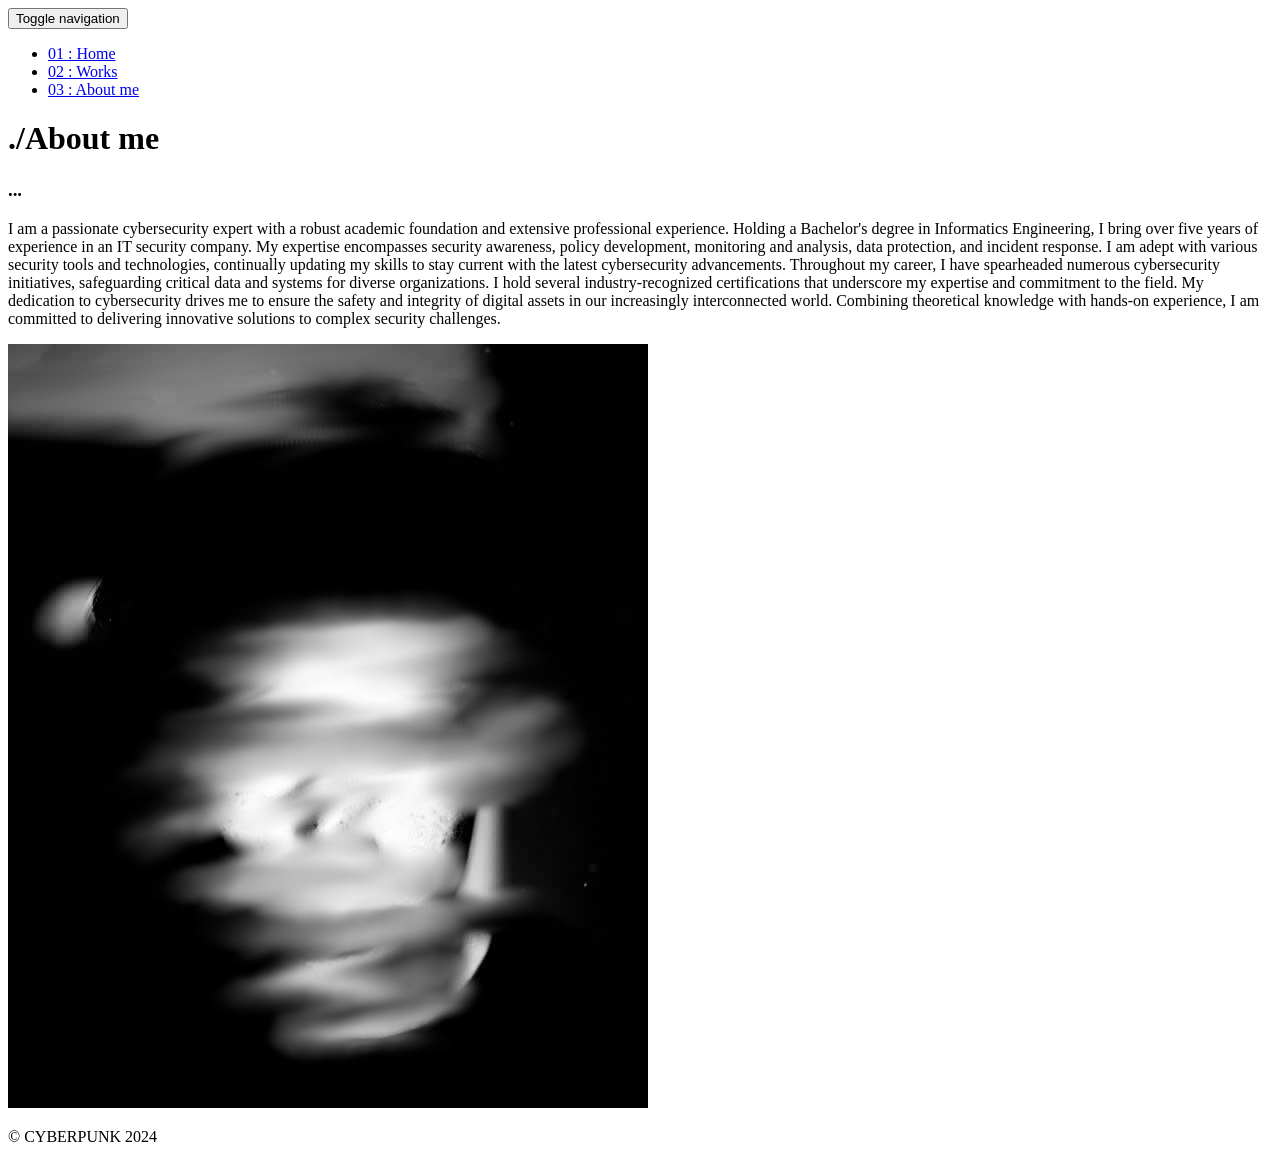
==== about.html @ 7d25b7b8 "Add files via upload" ====
<!DOCTYPE html>
<html lang="en">

<head>
  <meta charset="UTF-8">
  <meta content="IE=edge" http-equiv="X-UA-Compatible">
  <meta content="width=device-width,initial-scale=1" name="viewport">
  <meta content="description" name="description">
  <meta name="google" content="notranslate" />
  <meta content="Mashup templates have been developped by Orson.io team" name="author">

  <!-- Disable tap highlight on IE -->
  <meta name="msapplication-tap-highlight" content="no">
  
  <link rel="apple-touch-icon" sizes="180x180" href="./assets/apple-icon-180x180.png">
  <link href="./assets/favicon.ico" rel="icon">

  <title>About</title>  

<link href="./main.3f6952e4.css" rel="stylesheet"></head>

<body class="">
<div id="site-border-left"></div>
<div id="site-border-right"></div>
<div id="site-border-top"></div>
<div id="site-border-bottom"></div>
 <!-- Add your content of header -->
<header>
  <nav class="navbar  navbar-fixed-top navbar-default">
    <div class="container">
        <button type="button" class="navbar-toggle collapsed" data-toggle="collapse" data-target="#navbar-collapse" aria-expanded="false">
          <span class="sr-only">Toggle navigation</span>
          <span class="icon-bar"></span>
          <span class="icon-bar"></span>
          <span class="icon-bar"></span>
        </button>

      <div class="collapse navbar-collapse" id="navbar-collapse">
        <ul class="nav navbar-nav ">
          <li><a href="./index.html" title="">01 : Home</a></li>
          <li><a href="./works.html" title="">02 : Works</a></li>
          <li><a href="./about.html" title="">03 : About me</a></li>
        </ul>


      </div> 
    </div>
  </nav>
</header>

<div class="section-container">
    <div class="container">
      <div class="row">
        <div class="col-xs-12">
          <div class="section-container-spacer text-center">
            <h1 class="h2">./About me</h1>
          </div>
          
          <div class="row">
            <div class="col-md-10 col-md-offset-1">
              <div class="row">
                <div class="col-xs-12 col-md-6">
                  <h3>...</h3>
                  <p>I am a passionate cybersecurity expert with a robust academic foundation and extensive professional experience.
                    Holding a Bachelor's degree in Informatics Engineering, I bring over five years of experience in an IT security company.
                    My expertise encompasses security awareness, policy development, monitoring and analysis, data protection, and incident response.
                    I am adept with various security tools and technologies, continually updating my skills to stay current with the latest cybersecurity advancements.

                    Throughout my career, I have spearheaded numerous cybersecurity initiatives, safeguarding critical data and systems for diverse organizations.
                    I hold several industry-recognized certifications that underscore my expertise and commitment to the field.
                    My dedication to cybersecurity drives me to ensure the safety and integrity of digital assets in our increasingly interconnected world.
                    Combining theoretical knowledge with hands-on experience, I am committed to delivering innovative solutions to complex security challenges.</p>
                </div>
                <div class="col-xs-12 col-md-6">
                  <img src="./assets/images/profil2.jpg" class="img-responsive" alt="">
                </div>
              </div>
            </div>
          </div>
          
          
       </div>
      </div>
    </div>
  </div>


<footer class="footer-container text-center">
  <div class="container">
    <div class="row">
      <div class="col-xs-12">
        <p>© CYBERPUNK 2024
      </div>
    </div>
  </div>
</footer>

<script>
  document.addEventListener("DOMContentLoaded", function (event) {
     navActivePage();
  });
</script>
<script type="text/javascript" src="./main.70a66962.js"></script></body>

</html>
---- main.3f6952e4.css ----
@import url(https://fonts.googleapis.com/css?family=Roboto:900|Roboto+Mono:300,400,700);@import url(https://maxcdn.bootstrapcdn.com/font-awesome/4.7.0/css/font-awesome.min.css);/*!
 * Bootstrap v3.3.7 (http://getbootstrap.com)
 * Copyright 2011-2016 Twitter, Inc.
 * Licensed under MIT (https://github.com/twbs/bootstrap/blob/master/LICENSE)
 */
/*! normalize.css v3.0.3 | MIT License | github.com/necolas/normalize.css */html{font-family:sans-serif;-ms-text-size-adjust:100%;-webkit-text-size-adjust:100%}body{margin:0}article,aside,details,figcaption,figure,footer,header,hgroup,main,menu,nav,section,summary{display:block}audio,canvas,progress,video{display:inline-block;vertical-align:baseline}audio:not([controls]){display:none;height:0}[hidden],template{display:none}a{background-color:transparent}a:active,a:hover{outline:0}abbr[title]{border-bottom:1px dotted}b,strong{font-weight:700}dfn{font-style:italic}h1{font-size:2em;margin:.67em 0}mark{background:#ff0;color:#000}small{font-size:80%}sub,sup{font-size:75%;line-height:0;position:relative;vertical-align:baseline}sup{top:-.5em}sub{bottom:-.25em}img{border:0}svg:not(:root){overflow:hidden}figure{margin:1em 40px}hr{box-sizing:content-box;height:0}pre{overflow:auto}code,kbd,pre,samp{font-family:monospace,monospace;font-size:1em}button,input,optgroup,select,textarea{color:inherit;font:inherit;margin:0}button{overflow:visible}button,select{text-transform:none}button,html input[type=button],input[type=reset],input[type=submit]{-webkit-appearance:button;cursor:pointer}button[disabled],html input[disabled]{cursor:default}button::-moz-focus-inner,input::-moz-focus-inner{border:0;padding:0}input{line-height:normal}input[type=checkbox],input[type=radio]{box-sizing:border-box;padding:0}input[type=number]::-webkit-inner-spin-button,input[type=number]::-webkit-outer-spin-button{height:auto}input[type=search]{-webkit-appearance:textfield;box-sizing:content-box}input[type=search]::-webkit-search-cancel-button,input[type=search]::-webkit-search-decoration{-webkit-appearance:none}fieldset{border:1px solid silver;margin:0 2px;padding:.35em .625em .75em}textarea{overflow:auto}optgroup{font-weight:700}table{border-collapse:collapse;border-spacing:0}td,th{padding:0}

/*! Source: https://github.com/h5bp/html5-boilerplate/blob/master/src/css/main.css */@media print{*,:after,:before{background:transparent!important;color:#000!important;box-shadow:none!important;text-shadow:none!important}a,a:visited{text-decoration:underline}a[href]:after{content:" (" attr(href) ")"}abbr[title]:after{content:" (" attr(title) ")"}a[href^="#"]:after,a[href^="javascript:"]:after{content:""}blockquote,pre{border:1px solid #999;page-break-inside:avoid}thead{display:table-header-group}img,tr{page-break-inside:avoid}img{max-width:100%!important}h2,h3,p{orphans:3;widows:3}h2,h3{page-break-after:avoid}.navbar{display:none}.btn>.caret,.dropup>.btn>.caret{border-top-color:#000!important}.label{border:1px solid #000}.table{border-collapse:collapse!important}.table td,.table th{background-color:#fff!important}.table-bordered td,.table-bordered th{border:1px solid #ddd!important}}*,:after,:before{-webkit-box-sizing:border-box;-moz-box-sizing:border-box;box-sizing:border-box}html{font-size:10px;-webkit-tap-highlight-color:transparent}body{font-family:Roboto Mono,Helvetica,Arial,sans-serif;font-size:11px;line-height:1.78;color:#000;background-color:#fff}button,input,select,textarea{font-family:inherit;font-size:inherit;line-height:inherit}a{color:#001aff;text-decoration:none}a:focus,a:hover{color:#0012b3;text-decoration:underline}a:focus{outline:5px auto -webkit-focus-ring-color;outline-offset:-2px}figure{margin:0}img{vertical-align:middle}.img-responsive{display:block;max-width:100%;height:auto}.img-rounded{border-radius:0}.img-thumbnail{padding:4px;line-height:1.78;background-color:#fff;border:1px solid #ddd;border-radius:0;-webkit-transition:all .2s ease-in-out;-o-transition:all .2s ease-in-out;transition:all .2s ease-in-out;display:inline-block;max-width:100%;height:auto}.img-circle{border-radius:50%}hr{margin-top:19px;margin-bottom:19px;border:0;border-top:1px solid #eee}.sr-only{position:absolute;width:1px;height:1px;margin:-1px;padding:0;overflow:hidden;clip:rect(0,0,0,0);border:0}.sr-only-focusable:active,.sr-only-focusable:focus{position:static;width:auto;height:auto;margin:0;overflow:visible;clip:auto}[role=button]{cursor:pointer}.h1,.h2,.h3,.h4,.h5,.h6,h1,h2,h3,h4,h5,h6{font-family:Roboto Mono,Helvetica,Arial,sans-serif;font-weight:700;line-height:1.1;color:#000}.h1 .small,.h1 small,.h2 .small,.h2 small,.h3 .small,.h3 small,.h4 .small,.h4 small,.h5 .small,.h5 small,.h6 .small,.h6 small,h1 .small,h1 small,h2 .small,h2 small,h3 .small,h3 small,h4 .small,h4 small,h5 .small,h5 small,h6 .small,h6 small{font-weight:400;line-height:1;color:#777}.h1,.h2,.h3,h1,h2,h3{margin-top:19px;margin-bottom:9.5px}.h1 .small,.h1 small,.h2 .small,.h2 small,.h3 .small,.h3 small,h1 .small,h1 small,h2 .small,h2 small,h3 .small,h3 small{font-size:65%}.h4,.h5,.h6,h4,h5,h6{margin-top:9.5px;margin-bottom:9.5px}.h4 .small,.h4 small,.h5 .small,.h5 small,.h6 .small,.h6 small,h4 .small,h4 small,h5 .small,h5 small,h6 .small,h6 small{font-size:75%}.h1,h1{font-size:70px}.h2,h2{font-size:30px}.h3,h3{font-size:20px}.h4,.h5,h4,h5{font-size:11px}.h6,h6{font-size:10px}p{margin:0 0 9.5px}.lead{margin-bottom:19px;font-size:12px;font-weight:300;line-height:1.4}@media (min-width:768px){.lead{font-size:16.5px}}.small,small{font-size:90%}.mark,mark{background-color:#fcf8e3;padding:.2em}.text-left{text-align:left}.text-right{text-align:right}.text-center{text-align:center}.text-justify{text-align:justify}.text-nowrap{white-space:nowrap}.text-lowercase{text-transform:lowercase}.initialism,.text-uppercase{text-transform:uppercase}.text-capitalize{text-transform:capitalize}.text-muted{color:#777}.text-primary{color:#001aff}a.text-primary:focus,a.text-primary:hover{color:#0015cc}.text-success{color:#fff}a.text-success:focus,a.text-success:hover{color:#e6e6e6}.text-info{color:#31708f}a.text-info:focus,a.text-info:hover{color:#245269}.text-warning{color:#8a6d3b}a.text-warning:focus,a.text-warning:hover{color:#66512c}.text-danger{color:#fff}a.text-danger:focus,a.text-danger:hover{color:#e6e6e6}.bg-primary{color:#fff;background-color:#001aff}a.bg-primary:focus,a.bg-primary:hover{background-color:#0015cc}.bg-success,a.bg-success:focus,a.bg-success:hover{background-color:#000}.bg-info{background-color:#d9edf7}a.bg-info:focus,a.bg-info:hover{background-color:#afd9ee}.bg-warning{background-color:#fcf8e3}a.bg-warning:focus,a.bg-warning:hover{background-color:#f7ecb5}.bg-danger{background-color:red}a.bg-danger:focus,a.bg-danger:hover{background-color:#c00}.page-header{padding-bottom:8.5px;margin:38px 0 19px;border-bottom:1px solid #eee}ol,ul{margin-top:0;margin-bottom:9.5px}ol ol,ol ul,ul ol,ul ul{margin-bottom:0}.list-inline,.list-unstyled{padding-left:0;list-style:none}.list-inline{margin-left:-5px}.list-inline>li{display:inline-block;padding-left:5px;padding-right:5px}dl{margin-top:0;margin-bottom:19px}dd,dt{line-height:1.78}dt{font-weight:700}dd{margin-left:0}.dl-horizontal dd:after,.dl-horizontal dd:before{content:" ";display:table}.dl-horizontal dd:after{clear:both}@media (min-width:768px){.dl-horizontal dt{float:left;width:160px;clear:left;text-align:right;overflow:hidden;text-overflow:ellipsis;white-space:nowrap}.dl-horizontal dd{margin-left:180px}}abbr[data-original-title],abbr[title]{cursor:help;border-bottom:1px dotted #777}.initialism{font-size:90%}blockquote{padding:9.5px 19px;margin:0 0 19px;font-size:13.75px;border-left:5px solid #eee}blockquote ol:last-child,blockquote p:last-child,blockquote ul:last-child{margin-bottom:0}blockquote .small,blockquote footer,blockquote small{display:block;font-size:80%;line-height:1.78;color:#777}blockquote .small:before,blockquote footer:before,blockquote small:before{content:"\2014   \A0"}.blockquote-reverse,blockquote.pull-right{padding-right:15px;padding-left:0;border-right:5px solid #eee;border-left:0;text-align:right}.blockquote-reverse .small:before,.blockquote-reverse footer:before,.blockquote-reverse small:before,blockquote.pull-right .small:before,blockquote.pull-right footer:before,blockquote.pull-right small:before{content:""}.blockquote-reverse .small:after,.blockquote-reverse footer:after,.blockquote-reverse small:after,blockquote.pull-right .small:after,blockquote.pull-right footer:after,blockquote.pull-right small:after{content:"\A0   \2014"}address{margin-bottom:19px;font-style:normal;line-height:1.78}code,kbd,pre,samp{font-family:Menlo,Monaco,Consolas,Courier New,monospace}code{color:#c7254e;background-color:#f9f2f4}code,kbd{padding:2px 4px;font-size:90%;border-radius:0}kbd{color:#fff;background-color:#333;box-shadow:inset 0 -1px 0 rgba(0,0,0,.25)}kbd kbd{padding:0;font-size:100%;font-weight:700;box-shadow:none}pre{display:block;padding:9px;margin:0 0 9.5px;font-size:10px;line-height:1.78;word-break:break-all;word-wrap:break-word;color:#333;background-color:#f5f5f5;border:1px solid #ccc;border-radius:0}pre code{padding:0;font-size:inherit;color:inherit;white-space:pre-wrap;background-color:transparent;border-radius:0}.pre-scrollable{max-height:340px;overflow-y:scroll}.container{margin-right:auto;margin-left:auto;padding-left:15px;padding-right:15px}.container:after,.container:before{content:" ";display:table}.container:after{clear:both}@media (min-width:768px){.container{width:750px}}@media (min-width:992px){.container{width:970px}}@media (min-width:1200px){.container{width:1170px}}.container-fluid{margin-right:auto;margin-left:auto;padding-left:15px;padding-right:15px}.container-fluid:after,.container-fluid:before{content:" ";display:table}.container-fluid:after{clear:both}.row{margin-left:-15px;margin-right:-15px}.row:after,.row:before{content:" ";display:table}.row:after{clear:both}.col-lg-1,.col-lg-2,.col-lg-3,.col-lg-4,.col-lg-5,.col-lg-6,.col-lg-7,.col-lg-8,.col-lg-9,.col-lg-10,.col-lg-11,.col-lg-12,.col-md-1,.col-md-2,.col-md-3,.col-md-4,.col-md-5,.col-md-6,.col-md-7,.col-md-8,.col-md-9,.col-md-10,.col-md-11,.col-md-12,.col-sm-1,.col-sm-2,.col-sm-3,.col-sm-4,.col-sm-5,.col-sm-6,.col-sm-7,.col-sm-8,.col-sm-9,.col-sm-10,.col-sm-11,.col-sm-12,.col-xs-1,.col-xs-2,.col-xs-3,.col-xs-4,.col-xs-5,.col-xs-6,.col-xs-7,.col-xs-8,.col-xs-9,.col-xs-10,.col-xs-11,.col-xs-12{position:relative;min-height:1px;padding-left:15px;padding-right:15px}.col-xs-1,.col-xs-2,.col-xs-3,.col-xs-4,.col-xs-5,.col-xs-6,.col-xs-7,.col-xs-8,.col-xs-9,.col-xs-10,.col-xs-11,.col-xs-12{float:left}.col-xs-1{width:8.33333%}.col-xs-2{width:16.66667%}.col-xs-3{width:25%}.col-xs-4{width:33.33333%}.col-xs-5{width:41.66667%}.col-xs-6{width:50%}.col-xs-7{width:58.33333%}.col-xs-8{width:66.66667%}.col-xs-9{width:75%}.col-xs-10{width:83.33333%}.col-xs-11{width:91.66667%}.col-xs-12{width:100%}.col-xs-pull-0{right:auto}.col-xs-pull-1{right:8.33333%}.col-xs-pull-2{right:16.66667%}.col-xs-pull-3{right:25%}.col-xs-pull-4{right:33.33333%}.col-xs-pull-5{right:41.66667%}.col-xs-pull-6{right:50%}.col-xs-pull-7{right:58.33333%}.col-xs-pull-8{right:66.66667%}.col-xs-pull-9{right:75%}.col-xs-pull-10{right:83.33333%}.col-xs-pull-11{right:91.66667%}.col-xs-pull-12{right:100%}.col-xs-push-0{left:auto}.col-xs-push-1{left:8.33333%}.col-xs-push-2{left:16.66667%}.col-xs-push-3{left:25%}.col-xs-push-4{left:33.33333%}.col-xs-push-5{left:41.66667%}.col-xs-push-6{left:50%}.col-xs-push-7{left:58.33333%}.col-xs-push-8{left:66.66667%}.col-xs-push-9{left:75%}.col-xs-push-10{left:83.33333%}.col-xs-push-11{left:91.66667%}.col-xs-push-12{left:100%}.col-xs-offset-0{margin-left:0}.col-xs-offset-1{margin-left:8.33333%}.col-xs-offset-2{margin-left:16.66667%}.col-xs-offset-3{margin-left:25%}.col-xs-offset-4{margin-left:33.33333%}.col-xs-offset-5{margin-left:41.66667%}.col-xs-offset-6{margin-left:50%}.col-xs-offset-7{margin-left:58.33333%}.col-xs-offset-8{margin-left:66.66667%}.col-xs-offset-9{margin-left:75%}.col-xs-offset-10{margin-left:83.33333%}.col-xs-offset-11{margin-left:91.66667%}.col-xs-offset-12{margin-left:100%}@media (min-width:768px){.col-sm-1,.col-sm-2,.col-sm-3,.col-sm-4,.col-sm-5,.col-sm-6,.col-sm-7,.col-sm-8,.col-sm-9,.col-sm-10,.col-sm-11,.col-sm-12{float:left}.col-sm-1{width:8.33333%}.col-sm-2{width:16.66667%}.col-sm-3{width:25%}.col-sm-4{width:33.33333%}.col-sm-5{width:41.66667%}.col-sm-6{width:50%}.col-sm-7{width:58.33333%}.col-sm-8{width:66.66667%}.col-sm-9{width:75%}.col-sm-10{width:83.33333%}.col-sm-11{width:91.66667%}.col-sm-12{width:100%}.col-sm-pull-0{right:auto}.col-sm-pull-1{right:8.33333%}.col-sm-pull-2{right:16.66667%}.col-sm-pull-3{right:25%}.col-sm-pull-4{right:33.33333%}.col-sm-pull-5{right:41.66667%}.col-sm-pull-6{right:50%}.col-sm-pull-7{right:58.33333%}.col-sm-pull-8{right:66.66667%}.col-sm-pull-9{right:75%}.col-sm-pull-10{right:83.33333%}.col-sm-pull-11{right:91.66667%}.col-sm-pull-12{right:100%}.col-sm-push-0{left:auto}.col-sm-push-1{left:8.33333%}.col-sm-push-2{left:16.66667%}.col-sm-push-3{left:25%}.col-sm-push-4{left:33.33333%}.col-sm-push-5{left:41.66667%}.col-sm-push-6{left:50%}.col-sm-push-7{left:58.33333%}.col-sm-push-8{left:66.66667%}.col-sm-push-9{left:75%}.col-sm-push-10{left:83.33333%}.col-sm-push-11{left:91.66667%}.col-sm-push-12{left:100%}.col-sm-offset-0{margin-left:0}.col-sm-offset-1{margin-left:8.33333%}.col-sm-offset-2{margin-left:16.66667%}.col-sm-offset-3{margin-left:25%}.col-sm-offset-4{margin-left:33.33333%}.col-sm-offset-5{margin-left:41.66667%}.col-sm-offset-6{margin-left:50%}.col-sm-offset-7{margin-left:58.33333%}.col-sm-offset-8{margin-left:66.66667%}.col-sm-offset-9{margin-left:75%}.col-sm-offset-10{margin-left:83.33333%}.col-sm-offset-11{margin-left:91.66667%}.col-sm-offset-12{margin-left:100%}}@media (min-width:992px){.col-md-1,.col-md-2,.col-md-3,.col-md-4,.col-md-5,.col-md-6,.col-md-7,.col-md-8,.col-md-9,.col-md-10,.col-md-11,.col-md-12{float:left}.col-md-1{width:8.33333%}.col-md-2{width:16.66667%}.col-md-3{width:25%}.col-md-4{width:33.33333%}.col-md-5{width:41.66667%}.col-md-6{width:50%}.col-md-7{width:58.33333%}.col-md-8{width:66.66667%}.col-md-9{width:75%}.col-md-10{width:83.33333%}.col-md-11{width:91.66667%}.col-md-12{width:100%}.col-md-pull-0{right:auto}.col-md-pull-1{right:8.33333%}.col-md-pull-2{right:16.66667%}.col-md-pull-3{right:25%}.col-md-pull-4{right:33.33333%}.col-md-pull-5{right:41.66667%}.col-md-pull-6{right:50%}.col-md-pull-7{right:58.33333%}.col-md-pull-8{right:66.66667%}.col-md-pull-9{right:75%}.col-md-pull-10{right:83.33333%}.col-md-pull-11{right:91.66667%}.col-md-pull-12{right:100%}.col-md-push-0{left:auto}.col-md-push-1{left:8.33333%}.col-md-push-2{left:16.66667%}.col-md-push-3{left:25%}.col-md-push-4{left:33.33333%}.col-md-push-5{left:41.66667%}.col-md-push-6{left:50%}.col-md-push-7{left:58.33333%}.col-md-push-8{left:66.66667%}.col-md-push-9{left:75%}.col-md-push-10{left:83.33333%}.col-md-push-11{left:91.66667%}.col-md-push-12{left:100%}.col-md-offset-0{margin-left:0}.col-md-offset-1{margin-left:8.33333%}.col-md-offset-2{margin-left:16.66667%}.col-md-offset-3{margin-left:25%}.col-md-offset-4{margin-left:33.33333%}.col-md-offset-5{margin-left:41.66667%}.col-md-offset-6{margin-left:50%}.col-md-offset-7{margin-left:58.33333%}.col-md-offset-8{margin-left:66.66667%}.col-md-offset-9{margin-left:75%}.col-md-offset-10{margin-left:83.33333%}.col-md-offset-11{margin-left:91.66667%}.col-md-offset-12{margin-left:100%}}@media (min-width:1200px){.col-lg-1,.col-lg-2,.col-lg-3,.col-lg-4,.col-lg-5,.col-lg-6,.col-lg-7,.col-lg-8,.col-lg-9,.col-lg-10,.col-lg-11,.col-lg-12{float:left}.col-lg-1{width:8.33333%}.col-lg-2{width:16.66667%}.col-lg-3{width:25%}.col-lg-4{width:33.33333%}.col-lg-5{width:41.66667%}.col-lg-6{width:50%}.col-lg-7{width:58.33333%}.col-lg-8{width:66.66667%}.col-lg-9{width:75%}.col-lg-10{width:83.33333%}.col-lg-11{width:91.66667%}.col-lg-12{width:100%}.col-lg-pull-0{right:auto}.col-lg-pull-1{right:8.33333%}.col-lg-pull-2{right:16.66667%}.col-lg-pull-3{right:25%}.col-lg-pull-4{right:33.33333%}.col-lg-pull-5{right:41.66667%}.col-lg-pull-6{right:50%}.col-lg-pull-7{right:58.33333%}.col-lg-pull-8{right:66.66667%}.col-lg-pull-9{right:75%}.col-lg-pull-10{right:83.33333%}.col-lg-pull-11{right:91.66667%}.col-lg-pull-12{right:100%}.col-lg-push-0{left:auto}.col-lg-push-1{left:8.33333%}.col-lg-push-2{left:16.66667%}.col-lg-push-3{left:25%}.col-lg-push-4{left:33.33333%}.col-lg-push-5{left:41.66667%}.col-lg-push-6{left:50%}.col-lg-push-7{left:58.33333%}.col-lg-push-8{left:66.66667%}.col-lg-push-9{left:75%}.col-lg-push-10{left:83.33333%}.col-lg-push-11{left:91.66667%}.col-lg-push-12{left:100%}.col-lg-offset-0{margin-left:0}.col-lg-offset-1{margin-left:8.33333%}.col-lg-offset-2{margin-left:16.66667%}.col-lg-offset-3{margin-left:25%}.col-lg-offset-4{margin-left:33.33333%}.col-lg-offset-5{margin-left:41.66667%}.col-lg-offset-6{margin-left:50%}.col-lg-offset-7{margin-left:58.33333%}.col-lg-offset-8{margin-left:66.66667%}.col-lg-offset-9{margin-left:75%}.col-lg-offset-10{margin-left:83.33333%}.col-lg-offset-11{margin-left:91.66667%}.col-lg-offset-12{margin-left:100%}}table{background-color:transparent}caption{padding-top:8px;padding-bottom:8px;color:#777}caption,th{text-align:left}.table{width:100%;max-width:100%;margin-bottom:19px}.table>tbody>tr>td,.table>tbody>tr>th,.table>tfoot>tr>td,.table>tfoot>tr>th,.table>thead>tr>td,.table>thead>tr>th{padding:8px;line-height:1.78;vertical-align:top;border-top:1px solid #ddd}.table>thead>tr>th{vertical-align:bottom;border-bottom:2px solid #ddd}.table>caption+thead>tr:first-child>td,.table>caption+thead>tr:first-child>th,.table>colgroup+thead>tr:first-child>td,.table>colgroup+thead>tr:first-child>th,.table>thead:first-child>tr:first-child>td,.table>thead:first-child>tr:first-child>th{border-top:0}.table>tbody+tbody{border-top:2px solid #ddd}.table .table{background-color:#fff}.table-condensed>tbody>tr>td,.table-condensed>tbody>tr>th,.table-condensed>tfoot>tr>td,.table-condensed>tfoot>tr>th,.table-condensed>thead>tr>td,.table-condensed>thead>tr>th{padding:5px}.table-bordered,.table-bordered>tbody>tr>td,.table-bordered>tbody>tr>th,.table-bordered>tfoot>tr>td,.table-bordered>tfoot>tr>th,.table-bordered>thead>tr>td,.table-bordered>thead>tr>th{border:1px solid #ddd}.table-bordered>thead>tr>td,.table-bordered>thead>tr>th{border-bottom-width:2px}.table-striped>tbody>tr:nth-of-type(odd){background-color:#f9f9f9}.table-hover>tbody>tr:hover{background-color:#f5f5f5}table col[class*=col-]{position:static;float:none;display:table-column}table td[class*=col-],table th[class*=col-]{position:static;float:none;display:table-cell}.table>tbody>tr.active>td,.table>tbody>tr.active>th,.table>tbody>tr>td.active,.table>tbody>tr>th.active,.table>tfoot>tr.active>td,.table>tfoot>tr.active>th,.table>tfoot>tr>td.active,.table>tfoot>tr>th.active,.table>thead>tr.active>td,.table>thead>tr.active>th,.table>thead>tr>td.active,.table>thead>tr>th.active{background-color:#f5f5f5}.table-hover>tbody>tr.active:hover>td,.table-hover>tbody>tr.active:hover>th,.table-hover>tbody>tr:hover>.active,.table-hover>tbody>tr>td.active:hover,.table-hover>tbody>tr>th.active:hover{background-color:#e8e8e8}.table-hover>tbody>tr.success:hover>td,.table-hover>tbody>tr.success:hover>th,.table-hover>tbody>tr:hover>.success,.table-hover>tbody>tr>td.success:hover,.table-hover>tbody>tr>th.success:hover,.table>tbody>tr.success>td,.table>tbody>tr.success>th,.table>tbody>tr>td.success,.table>tbody>tr>th.success,.table>tfoot>tr.success>td,.table>tfoot>tr.success>th,.table>tfoot>tr>td.success,.table>tfoot>tr>th.success,.table>thead>tr.success>td,.table>thead>tr.success>th,.table>thead>tr>td.success,.table>thead>tr>th.success{background-color:#000}.table>tbody>tr.info>td,.table>tbody>tr.info>th,.table>tbody>tr>td.info,.table>tbody>tr>th.info,.table>tfoot>tr.info>td,.table>tfoot>tr.info>th,.table>tfoot>tr>td.info,.table>tfoot>tr>th.info,.table>thead>tr.info>td,.table>thead>tr.info>th,.table>thead>tr>td.info,.table>thead>tr>th.info{background-color:#d9edf7}.table-hover>tbody>tr.info:hover>td,.table-hover>tbody>tr.info:hover>th,.table-hover>tbody>tr:hover>.info,.table-hover>tbody>tr>td.info:hover,.table-hover>tbody>tr>th.info:hover{background-color:#c4e3f3}.table>tbody>tr.warning>td,.table>tbody>tr.warning>th,.table>tbody>tr>td.warning,.table>tbody>tr>th.warning,.table>tfoot>tr.warning>td,.table>tfoot>tr.warning>th,.table>tfoot>tr>td.warning,.table>tfoot>tr>th.warning,.table>thead>tr.warning>td,.table>thead>tr.warning>th,.table>thead>tr>td.warning,.table>thead>tr>th.warning{background-color:#fcf8e3}.table-hover>tbody>tr.warning:hover>td,.table-hover>tbody>tr.warning:hover>th,.table-hover>tbody>tr:hover>.warning,.table-hover>tbody>tr>td.warning:hover,.table-hover>tbody>tr>th.warning:hover{background-color:#faf2cc}.table>tbody>tr.danger>td,.table>tbody>tr.danger>th,.table>tbody>tr>td.danger,.table>tbody>tr>th.danger,.table>tfoot>tr.danger>td,.table>tfoot>tr.danger>th,.table>tfoot>tr>td.danger,.table>tfoot>tr>th.danger,.table>thead>tr.danger>td,.table>thead>tr.danger>th,.table>thead>tr>td.danger,.table>thead>tr>th.danger{background-color:red}.table-hover>tbody>tr.danger:hover>td,.table-hover>tbody>tr.danger:hover>th,.table-hover>tbody>tr:hover>.danger,.table-hover>tbody>tr>td.danger:hover,.table-hover>tbody>tr>th.danger:hover{background-color:#e60000}.table-responsive{overflow-x:auto;min-height:.01%}@media screen and (max-width:767px){.table-responsive{width:100%;margin-bottom:14.25px;overflow-y:hidden;-ms-overflow-style:-ms-autohiding-scrollbar;border:1px solid #ddd}.table-responsive>.table{margin-bottom:0}.table-responsive>.table>tbody>tr>td,.table-responsive>.table>tbody>tr>th,.table-responsive>.table>tfoot>tr>td,.table-responsive>.table>tfoot>tr>th,.table-responsive>.table>thead>tr>td,.table-responsive>.table>thead>tr>th{white-space:nowrap}.table-responsive>.table-bordered{border:0}.table-responsive>.table-bordered>tbody>tr>td:first-child,.table-responsive>.table-bordered>tbody>tr>th:first-child,.table-responsive>.table-bordered>tfoot>tr>td:first-child,.table-responsive>.table-bordered>tfoot>tr>th:first-child,.table-responsive>.table-bordered>thead>tr>td:first-child,.table-responsive>.table-bordered>thead>tr>th:first-child{border-left:0}.table-responsive>.table-bordered>tbody>tr>td:last-child,.table-responsive>.table-bordered>tbody>tr>th:last-child,.table-responsive>.table-bordered>tfoot>tr>td:last-child,.table-responsive>.table-bordered>tfoot>tr>th:last-child,.table-responsive>.table-bordered>thead>tr>td:last-child,.table-responsive>.table-bordered>thead>tr>th:last-child{border-right:0}.table-responsive>.table-bordered>tbody>tr:last-child>td,.table-responsive>.table-bordered>tbody>tr:last-child>th,.table-responsive>.table-bordered>tfoot>tr:last-child>td,.table-responsive>.table-bordered>tfoot>tr:last-child>th{border-bottom:0}}fieldset{margin:0;min-width:0}fieldset,legend{padding:0;border:0}legend{display:block;width:100%;margin-bottom:19px;font-size:16.5px;line-height:inherit;color:#333;border-bottom:1px solid #e5e5e5}label{display:inline-block;max-width:100%;margin-bottom:5px;font-weight:700}input[type=search]{-webkit-box-sizing:border-box;-moz-box-sizing:border-box;box-sizing:border-box}input[type=checkbox],input[type=radio]{margin:4px 0 0;margin-top:1px\9;line-height:normal}input[type=file]{display:block}input[type=range]{display:block;width:100%}select[multiple],select[size]{height:auto}input[type=checkbox]:focus,input[type=file]:focus,input[type=radio]:focus{outline:5px auto -webkit-focus-ring-color;outline-offset:-2px}output{padding-top:9px}.form-control,output{display:block;font-size:11px;line-height:1.78;color:#555}.form-control{width:100%;height:40px;padding:8px 14px;background-color:#fff;background-image:none;border:1px solid #000;border-radius:0;-webkit-box-shadow:inset 0 1px 1px rgba(0,0,0,.075);box-shadow:inset 0 1px 1px rgba(0,0,0,.075);-webkit-transition:border-color .15s ease-in-out,box-shadow .15s ease-in-out;-o-transition:border-color ease-in-out .15s,box-shadow ease-in-out .15s;transition:border-color .15s ease-in-out,box-shadow .15s ease-in-out}.form-control:focus{border-color:#66afe9;-webkit-box-shadow:inset 0 1px 1px rgba(0,0,0,.075),0 0 8px rgba(102,175,233,.6);box-shadow:inset 0 1px 1px rgba(0,0,0,.075),0 0 8px rgba(102,175,233,.6)}.form-control::-moz-placeholder{color:#999;opacity:1}.form-control:-ms-input-placeholder{color:#999}.form-control::-webkit-input-placeholder{color:#999}.form-control::-ms-expand{border:0;background-color:transparent}.form-control[disabled],.form-control[readonly],fieldset[disabled] .form-control{background-color:#eee;opacity:1}.form-control[disabled],fieldset[disabled] .form-control{cursor:not-allowed}textarea.form-control{height:auto}input[type=search]{-webkit-appearance:none}@media screen and (-webkit-min-device-pixel-ratio:0){input[type=date].form-control,input[type=datetime-local].form-control,input[type=month].form-control,input[type=time].form-control{line-height:40px}.input-group-sm>.input-group-btn>input[type=date].btn,.input-group-sm>.input-group-btn>input[type=datetime-local].btn,.input-group-sm>.input-group-btn>input[type=month].btn,.input-group-sm>.input-group-btn>input[type=time].btn,.input-group-sm>input[type=date].form-control,.input-group-sm>input[type=date].input-group-addon,.input-group-sm>input[type=datetime-local].form-control,.input-group-sm>input[type=datetime-local].input-group-addon,.input-group-sm>input[type=month].form-control,.input-group-sm>input[type=month].input-group-addon,.input-group-sm>input[type=time].form-control,.input-group-sm>input[type=time].input-group-addon,.input-group-sm input[type=date],.input-group-sm input[type=datetime-local],.input-group-sm input[type=month],.input-group-sm input[type=time],input[type=date].input-sm,input[type=datetime-local].input-sm,input[type=month].input-sm,input[type=time].input-sm{line-height:27px}.input-group-lg>.input-group-btn>input[type=date].btn,.input-group-lg>.input-group-btn>input[type=datetime-local].btn,.input-group-lg>.input-group-btn>input[type=month].btn,.input-group-lg>.input-group-btn>input[type=time].btn,.input-group-lg>input[type=date].form-control,.input-group-lg>input[type=date].input-group-addon,.input-group-lg>input[type=datetime-local].form-control,.input-group-lg>input[type=datetime-local].input-group-addon,.input-group-lg>input[type=month].form-control,.input-group-lg>input[type=month].input-group-addon,.input-group-lg>input[type=time].form-control,.input-group-lg>input[type=time].input-group-addon,.input-group-lg input[type=date],.input-group-lg input[type=datetime-local],.input-group-lg input[type=month],.input-group-lg input[type=time],input[type=date].input-lg,input[type=datetime-local].input-lg,input[type=month].input-lg,input[type=time].input-lg{line-height:41px}}.form-group{margin-bottom:15px}.checkbox,.radio{position:relative;display:block;margin-top:10px;margin-bottom:10px}.checkbox label,.radio label{min-height:19px;padding-left:20px;margin-bottom:0;font-weight:400;cursor:pointer}.checkbox-inline input[type=checkbox],.checkbox input[type=checkbox],.radio-inline input[type=radio],.radio input[type=radio]{position:absolute;margin-left:-20px;margin-top:4px\9}.checkbox+.checkbox,.radio+.radio{margin-top:-5px}.checkbox-inline,.radio-inline{position:relative;display:inline-block;padding-left:20px;margin-bottom:0;vertical-align:middle;font-weight:400;cursor:pointer}.checkbox-inline+.checkbox-inline,.radio-inline+.radio-inline{margin-top:0;margin-left:10px}.checkbox-inline.disabled,.checkbox.disabled label,.radio-inline.disabled,.radio.disabled label,fieldset[disabled] .checkbox-inline,fieldset[disabled] .checkbox label,fieldset[disabled] .radio-inline,fieldset[disabled] .radio label,fieldset[disabled] input[type=checkbox],fieldset[disabled] input[type=radio],input[type=checkbox].disabled,input[type=checkbox][disabled],input[type=radio].disabled,input[type=radio][disabled]{cursor:not-allowed}.form-control-static{padding-top:9px;padding-bottom:9px;margin-bottom:0;min-height:30px}.form-control-static.input-lg,.form-control-static.input-sm,.input-group-lg>.form-control-static.form-control,.input-group-lg>.form-control-static.input-group-addon,.input-group-lg>.input-group-btn>.form-control-static.btn,.input-group-sm>.form-control-static.form-control,.input-group-sm>.form-control-static.input-group-addon,.input-group-sm>.input-group-btn>.form-control-static.btn{padding-left:0;padding-right:0}.input-group-sm>.form-control,.input-group-sm>.input-group-addon,.input-group-sm>.input-group-btn>.btn,.input-sm{height:27px;padding:5px 10px;font-size:10px;line-height:1.5;border-radius:0}.input-group-sm>.input-group-btn>select.btn,.input-group-sm>select.form-control,.input-group-sm>select.input-group-addon,select.input-sm{height:27px;line-height:27px}.input-group-sm>.input-group-btn>select[multiple].btn,.input-group-sm>.input-group-btn>textarea.btn,.input-group-sm>select[multiple].form-control,.input-group-sm>select[multiple].input-group-addon,.input-group-sm>textarea.form-control,.input-group-sm>textarea.input-group-addon,select[multiple].input-sm,textarea.input-sm{height:auto}.form-group-sm .form-control{height:27px;padding:5px 10px;font-size:10px;line-height:1.5;border-radius:0}.form-group-sm select.form-control{height:27px;line-height:27px}.form-group-sm select[multiple].form-control,.form-group-sm textarea.form-control{height:auto}.form-group-sm .form-control-static{height:27px;min-height:29px;padding:6px 10px;font-size:10px;line-height:1.5}.input-group-lg>.form-control,.input-group-lg>.input-group-addon,.input-group-lg>.input-group-btn>.btn,.input-lg{height:41px;padding:10px 16px;font-size:14px;line-height:1.33333;border-radius:0}.input-group-lg>.input-group-btn>select.btn,.input-group-lg>select.form-control,.input-group-lg>select.input-group-addon,select.input-lg{height:41px;line-height:41px}.input-group-lg>.input-group-btn>select[multiple].btn,.input-group-lg>.input-group-btn>textarea.btn,.input-group-lg>select[multiple].form-control,.input-group-lg>select[multiple].input-group-addon,.input-group-lg>textarea.form-control,.input-group-lg>textarea.input-group-addon,select[multiple].input-lg,textarea.input-lg{height:auto}.form-group-lg .form-control{height:41px;padding:10px 16px;font-size:14px;line-height:1.33333;border-radius:0}.form-group-lg select.form-control{height:41px;line-height:41px}.form-group-lg select[multiple].form-control,.form-group-lg textarea.form-control{height:auto}.form-group-lg .form-control-static{height:41px;min-height:33px;padding:11px 16px;font-size:14px;line-height:1.33333}.has-feedback{position:relative}.has-feedback .form-control{padding-right:50px}.form-control-feedback{position:absolute;top:0;right:0;z-index:2;display:block;width:40px;height:40px;line-height:40px;text-align:center;pointer-events:none}.form-group-lg .form-control+.form-control-feedback,.input-group-lg+.form-control-feedback,.input-group-lg>.form-control+.form-control-feedback,.input-group-lg>.input-group-addon+.form-control-feedback,.input-group-lg>.input-group-btn>.btn+.form-control-feedback,.input-lg+.form-control-feedback{width:41px;height:41px;line-height:41px}.form-group-sm .form-control+.form-control-feedback,.input-group-sm+.form-control-feedback,.input-group-sm>.form-control+.form-control-feedback,.input-group-sm>.input-group-addon+.form-control-feedback,.input-group-sm>.input-group-btn>.btn+.form-control-feedback,.input-sm+.form-control-feedback{width:27px;height:27px;line-height:27px}.has-success .checkbox,.has-success .checkbox-inline,.has-success.checkbox-inline label,.has-success.checkbox label,.has-success .control-label,.has-success .help-block,.has-success .radio,.has-success .radio-inline,.has-success.radio-inline label,.has-success.radio label{color:#fff}.has-success .form-control{border-color:#fff;-webkit-box-shadow:inset 0 1px 1px rgba(0,0,0,.075);box-shadow:inset 0 1px 1px rgba(0,0,0,.075)}.has-success .form-control:focus{border-color:#e6e6e6;-webkit-box-shadow:inset 0 1px 1px rgba(0,0,0,.075),0 0 6px #fff;box-shadow:inset 0 1px 1px rgba(0,0,0,.075),0 0 6px #fff}.has-success .input-group-addon{color:#fff;border-color:#fff;background-color:#000}.has-success .form-control-feedback{color:#fff}.has-warning .checkbox,.has-warning .checkbox-inline,.has-warning.checkbox-inline label,.has-warning.checkbox label,.has-warning .control-label,.has-warning .help-block,.has-warning .radio,.has-warning .radio-inline,.has-warning.radio-inline label,.has-warning.radio label{color:#8a6d3b}.has-warning .form-control{border-color:#8a6d3b;-webkit-box-shadow:inset 0 1px 1px rgba(0,0,0,.075);box-shadow:inset 0 1px 1px rgba(0,0,0,.075)}.has-warning .form-control:focus{border-color:#66512c;-webkit-box-shadow:inset 0 1px 1px rgba(0,0,0,.075),0 0 6px #c0a16b;box-shadow:inset 0 1px 1px rgba(0,0,0,.075),0 0 6px #c0a16b}.has-warning .input-group-addon{color:#8a6d3b;border-color:#8a6d3b;background-color:#fcf8e3}.has-warning .form-control-feedback{color:#8a6d3b}.has-error .checkbox,.has-error .checkbox-inline,.has-error.checkbox-inline label,.has-error.checkbox label,.has-error .control-label,.has-error .help-block,.has-error .radio,.has-error .radio-inline,.has-error.radio-inline label,.has-error.radio label{color:#fff}.has-error .form-control{border-color:#fff;-webkit-box-shadow:inset 0 1px 1px rgba(0,0,0,.075);box-shadow:inset 0 1px 1px rgba(0,0,0,.075)}.has-error .form-control:focus{border-color:#e6e6e6;-webkit-box-shadow:inset 0 1px 1px rgba(0,0,0,.075),0 0 6px #fff;box-shadow:inset 0 1px 1px rgba(0,0,0,.075),0 0 6px #fff}.has-error .input-group-addon{color:#fff;border-color:#fff;background-color:red}.has-error .form-control-feedback{color:#fff}.has-feedback label~.form-control-feedback{top:24px}.has-feedback label.sr-only~.form-control-feedback{top:0}.help-block{display:block;margin-top:5px;margin-bottom:10px;color:#404040}@media (min-width:768px){.form-inline .form-group{display:inline-block;margin-bottom:0;vertical-align:middle}.form-inline .form-control{display:inline-block;width:auto;vertical-align:middle}.form-inline .form-control-static{display:inline-block}.form-inline .input-group{display:inline-table;vertical-align:middle}.form-inline .input-group .form-control,.form-inline .input-group .input-group-addon,.form-inline .input-group .input-group-btn{width:auto}.form-inline .input-group>.form-control{width:100%}.form-inline .control-label{margin-bottom:0;vertical-align:middle}.form-inline .checkbox,.form-inline .radio{display:inline-block;margin-top:0;margin-bottom:0;vertical-align:middle}.form-inline .checkbox label,.form-inline .radio label{padding-left:0}.form-inline .checkbox input[type=checkbox],.form-inline .radio input[type=radio]{position:relative;margin-left:0}.form-inline .has-feedback .form-control-feedback{top:0}}.form-horizontal .checkbox,.form-horizontal .checkbox-inline,.form-horizontal .radio,.form-horizontal .radio-inline{margin-top:0;margin-bottom:0;padding-top:9px}.form-horizontal .checkbox,.form-horizontal .radio{min-height:28px}.form-horizontal .form-group{margin-left:-15px;margin-right:-15px}.form-horizontal .form-group:after,.form-horizontal .form-group:before{content:" ";display:table}.form-horizontal .form-group:after{clear:both}@media (min-width:768px){.form-horizontal .control-label{text-align:right;margin-bottom:0;padding-top:9px}}.form-horizontal .has-feedback .form-control-feedback{right:15px}@media (min-width:768px){.form-horizontal .form-group-lg .control-label{padding-top:11px;font-size:14px}}@media (min-width:768px){.form-horizontal .form-group-sm .control-label{padding-top:6px;font-size:10px}}.btn{display:inline-block;margin-bottom:0;font-weight:400;text-align:center;vertical-align:middle;touch-action:manipulation;cursor:pointer;background-image:none;border:1px solid transparent;white-space:nowrap;padding:8px 14px;font-size:11px;line-height:1.78;border-radius:0;-webkit-user-select:none;-moz-user-select:none;-ms-user-select:none;user-select:none}.btn.active.focus,.btn.active:focus,.btn.focus,.btn:active.focus,.btn:active:focus,.btn:focus{outline:5px auto -webkit-focus-ring-color;outline-offset:-2px}.btn.focus,.btn:focus,.btn:hover{color:#000;text-decoration:none}.btn.active,.btn:active{outline:0;background-image:none;-webkit-box-shadow:inset 0 3px 5px rgba(0,0,0,.125);box-shadow:inset 0 3px 5px rgba(0,0,0,.125)}.btn.disabled,.btn[disabled],fieldset[disabled] .btn{cursor:not-allowed;opacity:.65;filter:alpha(opacity=65);-webkit-box-shadow:none;box-shadow:none}a.btn.disabled,fieldset[disabled] a.btn{pointer-events:none}.btn-default,.btn-default.active,.btn-default.active.focus,.btn-default.active:focus,.btn-default.active:hover,.btn-default.focus,.btn-default:active,.btn-default:active.focus,.btn-default:active:focus,.btn-default:active:hover,.btn-default:focus,.btn-default:hover,.open>.btn-default.dropdown-toggle,.open>.btn-default.dropdown-toggle.focus,.open>.btn-default.dropdown-toggle:focus,.open>.btn-default.dropdown-toggle:hover{color:#000;background-color:transparent;border-color:#000}.btn-default.active,.btn-default:active,.open>.btn-default.dropdown-toggle{background-image:none}.btn-default.disabled.focus,.btn-default.disabled:focus,.btn-default.disabled:hover,.btn-default[disabled].focus,.btn-default[disabled]:focus,.btn-default[disabled]:hover,fieldset[disabled] .btn-default.focus,fieldset[disabled] .btn-default:focus,fieldset[disabled] .btn-default:hover{background-color:transparent;border-color:#000}.btn-default .badge{color:transparent;background-color:#000}.btn-primary{color:#001aff;background-color:transparent;border-color:#001aff}.btn-primary.focus,.btn-primary:focus{color:#001aff;background-color:transparent;border-color:#000d80}.btn-primary.active,.btn-primary:active,.btn-primary:hover,.open>.btn-primary.dropdown-toggle{color:#001aff;background-color:transparent;border-color:#0014c2}.btn-primary.active.focus,.btn-primary.active:focus,.btn-primary.active:hover,.btn-primary:active.focus,.btn-primary:active:focus,.btn-primary:active:hover,.open>.btn-primary.dropdown-toggle.focus,.open>.btn-primary.dropdown-toggle:focus,.open>.btn-primary.dropdown-toggle:hover{color:#001aff;background-color:transparent;border-color:#000d80}.btn-primary.active,.btn-primary:active,.open>.btn-primary.dropdown-toggle{background-image:none}.btn-primary.disabled.focus,.btn-primary.disabled:focus,.btn-primary.disabled:hover,.btn-primary[disabled].focus,.btn-primary[disabled]:focus,.btn-primary[disabled]:hover,fieldset[disabled] .btn-primary.focus,fieldset[disabled] .btn-primary:focus,fieldset[disabled] .btn-primary:hover{background-color:transparent;border-color:#001aff}.btn-primary .badge{color:transparent;background-color:#001aff}.btn-success{color:#5cb85c;background-color:transparent;border-color:#5cb85c}.btn-success.focus,.btn-success:focus{color:#5cb85c;background-color:transparent;border-color:#2d672d}.btn-success.active,.btn-success:active,.btn-success:hover,.open>.btn-success.dropdown-toggle{color:#5cb85c;background-color:transparent;border-color:#419641}.btn-success.active.focus,.btn-success.active:focus,.btn-success.active:hover,.btn-success:active.focus,.btn-success:active:focus,.btn-success:active:hover,.open>.btn-success.dropdown-toggle.focus,.open>.btn-success.dropdown-toggle:focus,.open>.btn-success.dropdown-toggle:hover{color:#5cb85c;background-color:transparent;border-color:#2d672d}.btn-success.active,.btn-success:active,.open>.btn-success.dropdown-toggle{background-image:none}.btn-success.disabled.focus,.btn-success.disabled:focus,.btn-success.disabled:hover,.btn-success[disabled].focus,.btn-success[disabled]:focus,.btn-success[disabled]:hover,fieldset[disabled] .btn-success.focus,fieldset[disabled] .btn-success:focus,fieldset[disabled] .btn-success:hover{background-color:transparent;border-color:#5cb85c}.btn-success .badge{color:transparent;background-color:#5cb85c}.btn-info{border-color:#5bc0de}.btn-info,.btn-info.focus,.btn-info:focus{color:#5bc0de;background-color:transparent}.btn-info.focus,.btn-info:focus{border-color:#1f7e9a}.btn-info.active,.btn-info:active,.btn-info:hover,.open>.btn-info.dropdown-toggle{color:#5bc0de;background-color:transparent;border-color:#2aabd2}.btn-info.active.focus,.btn-info.active:focus,.btn-info.active:hover,.btn-info:active.focus,.btn-info:active:focus,.btn-info:active:hover,.open>.btn-info.dropdown-toggle.focus,.open>.btn-info.dropdown-toggle:focus,.open>.btn-info.dropdown-toggle:hover{color:#5bc0de;background-color:transparent;border-color:#1f7e9a}.btn-info.active,.btn-info:active,.open>.btn-info.dropdown-toggle{background-image:none}.btn-info.disabled.focus,.btn-info.disabled:focus,.btn-info.disabled:hover,.btn-info[disabled].focus,.btn-info[disabled]:focus,.btn-info[disabled]:hover,fieldset[disabled] .btn-info.focus,fieldset[disabled] .btn-info:focus,fieldset[disabled] .btn-info:hover{background-color:transparent;border-color:#5bc0de}.btn-info .badge{color:transparent;background-color:#5bc0de}.btn-warning{color:#f0ad4e;background-color:transparent;border-color:#f0ad4e}.btn-warning.focus,.btn-warning:focus{color:#f0ad4e;background-color:transparent;border-color:#b06d0f}.btn-warning.active,.btn-warning:active,.btn-warning:hover,.open>.btn-warning.dropdown-toggle{color:#f0ad4e;background-color:transparent;border-color:#eb9316}.btn-warning.active.focus,.btn-warning.active:focus,.btn-warning.active:hover,.btn-warning:active.focus,.btn-warning:active:focus,.btn-warning:active:hover,.open>.btn-warning.dropdown-toggle.focus,.open>.btn-warning.dropdown-toggle:focus,.open>.btn-warning.dropdown-toggle:hover{color:#f0ad4e;background-color:transparent;border-color:#b06d0f}.btn-warning.active,.btn-warning:active,.open>.btn-warning.dropdown-toggle{background-image:none}.btn-warning.disabled.focus,.btn-warning.disabled:focus,.btn-warning.disabled:hover,.btn-warning[disabled].focus,.btn-warning[disabled]:focus,.btn-warning[disabled]:hover,fieldset[disabled] .btn-warning.focus,fieldset[disabled] .btn-warning:focus,fieldset[disabled] .btn-warning:hover{background-color:transparent;border-color:#f0ad4e}.btn-warning .badge{color:transparent;background-color:#f0ad4e}.btn-danger{color:#d9534f;background-color:transparent;border-color:#d9534f}.btn-danger.focus,.btn-danger:focus{color:#d9534f;background-color:transparent;border-color:#8b211e}.btn-danger.active,.btn-danger:active,.btn-danger:hover,.open>.btn-danger.dropdown-toggle{color:#d9534f;background-color:transparent;border-color:#c12e2a}.btn-danger.active.focus,.btn-danger.active:focus,.btn-danger.active:hover,.btn-danger:active.focus,.btn-danger:active:focus,.btn-danger:active:hover,.open>.btn-danger.dropdown-toggle.focus,.open>.btn-danger.dropdown-toggle:focus,.open>.btn-danger.dropdown-toggle:hover{color:#d9534f;background-color:transparent;border-color:#8b211e}.btn-danger.active,.btn-danger:active,.open>.btn-danger.dropdown-toggle{background-image:none}.btn-danger.disabled.focus,.btn-danger.disabled:focus,.btn-danger.disabled:hover,.btn-danger[disabled].focus,.btn-danger[disabled]:focus,.btn-danger[disabled]:hover,fieldset[disabled] .btn-danger.focus,fieldset[disabled] .btn-danger:focus,fieldset[disabled] .btn-danger:hover{background-color:transparent;border-color:#d9534f}.btn-danger .badge{color:transparent;background-color:#d9534f}.btn-link{color:#001aff;font-weight:400;border-radius:0}.btn-link,.btn-link.active,.btn-link:active,.btn-link[disabled],fieldset[disabled] .btn-link{background-color:transparent;-webkit-box-shadow:none;box-shadow:none}.btn-link,.btn-link:active,.btn-link:focus,.btn-link:hover{border-color:transparent}.btn-link:focus,.btn-link:hover{color:#0012b3;text-decoration:underline;background-color:transparent}.btn-link[disabled]:focus,.btn-link[disabled]:hover,fieldset[disabled] .btn-link:focus,fieldset[disabled] .btn-link:hover{color:#777;text-decoration:none}.btn-group-lg>.btn,.btn-lg{padding:10px 16px;font-size:14px;line-height:1.33333;border-radius:0}.btn-group-sm>.btn,.btn-sm{padding:5px 10px;font-size:10px;line-height:1.5;border-radius:0}.btn-group-xs>.btn,.btn-xs{padding:1px 5px;font-size:10px;line-height:1.5;border-radius:0}.btn-block{display:block;width:100%}.btn-block+.btn-block{margin-top:5px}input[type=button].btn-block,input[type=reset].btn-block,input[type=submit].btn-block{width:100%}.fade{opacity:0;-webkit-transition:opacity .15s linear;-o-transition:opacity .15s linear;transition:opacity .15s linear}.fade.in{opacity:1}.collapse{display:none}.collapse.in{display:block}tr.collapse.in{display:table-row}tbody.collapse.in{display:table-row-group}.collapsing{position:relative;height:0;overflow:hidden;-webkit-transition-property:height,visibility;transition-property:height,visibility;-webkit-transition-duration:.35s;transition-duration:.35s;-webkit-transition-timing-function:ease;transition-timing-function:ease}.caret{display:inline-block;width:0;height:0;margin-left:2px;vertical-align:middle;border-top:4px dashed;border-top:4px solid\9;border-right:4px solid transparent;border-left:4px solid transparent}.dropdown,.dropup{position:relative}.dropdown-toggle:focus{outline:0}.dropdown-menu{position:absolute;top:100%;left:0;z-index:1000;display:none;float:left;min-width:160px;padding:5px 0;margin:2px 0 0;list-style:none;font-size:11px;text-align:left;background-color:#fff;border:1px solid #ccc;border:1px solid rgba(0,0,0,.15);border-radius:0;-webkit-box-shadow:0 6px 12px rgba(0,0,0,.175);box-shadow:0 6px 12px rgba(0,0,0,.175);background-clip:padding-box}.dropdown-menu.pull-right{right:0;left:auto}.dropdown-menu .divider{height:1px;margin:8.5px 0;overflow:hidden;background-color:#e5e5e5}.dropdown-menu>li>a{display:block;padding:3px 20px;clear:both;font-weight:400;line-height:1.78;color:#333;white-space:nowrap}.dropdown-menu>li>a:focus,.dropdown-menu>li>a:hover{text-decoration:none;color:#262626;background-color:#f5f5f5}.dropdown-menu>.active>a,.dropdown-menu>.active>a:focus,.dropdown-menu>.active>a:hover{color:#fff;text-decoration:none;outline:0;background-color:#001aff}.dropdown-menu>.disabled>a,.dropdown-menu>.disabled>a:focus,.dropdown-menu>.disabled>a:hover{color:#777}.dropdown-menu>.disabled>a:focus,.dropdown-menu>.disabled>a:hover{text-decoration:none;background-color:transparent;background-image:none;filter:progid:DXImageTransform.Microsoft.gradient(enabled = false);cursor:not-allowed}.open>.dropdown-menu{display:block}.open>a{outline:0}.dropdown-menu-right{left:auto;right:0}.dropdown-menu-left{left:0;right:auto}.dropdown-header{display:block;padding:3px 20px;font-size:10px;line-height:1.78;color:#777;white-space:nowrap}.dropdown-backdrop{position:fixed;left:0;right:0;bottom:0;top:0;z-index:990}.pull-right>.dropdown-menu{right:0;left:auto}.dropup .caret,.navbar-fixed-bottom .dropdown .caret{border-top:0;border-bottom:4px dashed;border-bottom:4px solid\9;content:""}.dropup .dropdown-menu,.navbar-fixed-bottom .dropdown .dropdown-menu{top:auto;bottom:100%;margin-bottom:2px}@media (min-width:768px){.navbar-right .dropdown-menu{right:0;left:auto}.navbar-right .dropdown-menu-left{left:0;right:auto}}.btn-group,.btn-group-vertical{position:relative;display:inline-block;vertical-align:middle}.btn-group-vertical>.btn,.btn-group>.btn{position:relative;float:left}.btn-group-vertical>.btn.active,.btn-group-vertical>.btn:active,.btn-group-vertical>.btn:focus,.btn-group-vertical>.btn:hover,.btn-group>.btn.active,.btn-group>.btn:active,.btn-group>.btn:focus,.btn-group>.btn:hover{z-index:2}.btn-group .btn+.btn,.btn-group .btn+.btn-group,.btn-group .btn-group+.btn,.btn-group .btn-group+.btn-group{margin-left:-1px}.btn-toolbar{margin-left:-5px}.btn-toolbar:after,.btn-toolbar:before{content:" ";display:table}.btn-toolbar:after{clear:both}.btn-toolbar .btn,.btn-toolbar .btn-group,.btn-toolbar .input-group{float:left}.btn-toolbar>.btn,.btn-toolbar>.btn-group,.btn-toolbar>.input-group{margin-left:5px}.btn-group>.btn:not(:first-child):not(:last-child):not(.dropdown-toggle){border-radius:0}.btn-group>.btn:first-child{margin-left:0}.btn-group>.btn:first-child:not(:last-child):not(.dropdown-toggle){border-bottom-right-radius:0;border-top-right-radius:0}.btn-group>.btn:last-child:not(:first-child),.btn-group>.dropdown-toggle:not(:first-child){border-bottom-left-radius:0;border-top-left-radius:0}.btn-group>.btn-group{float:left}.btn-group>.btn-group:not(:first-child):not(:last-child)>.btn{border-radius:0}.btn-group>.btn-group:first-child:not(:last-child)>.btn:last-child,.btn-group>.btn-group:first-child:not(:last-child)>.dropdown-toggle{border-bottom-right-radius:0;border-top-right-radius:0}.btn-group>.btn-group:last-child:not(:first-child)>.btn:first-child{border-bottom-left-radius:0;border-top-left-radius:0}.btn-group .dropdown-toggle:active,.btn-group.open .dropdown-toggle{outline:0}.btn-group>.btn+.dropdown-toggle{padding-left:8px;padding-right:8px}.btn-group-lg.btn-group>.btn+.dropdown-toggle,.btn-group>.btn-lg+.dropdown-toggle{padding-left:12px;padding-right:12px}.btn-group.open .dropdown-toggle{-webkit-box-shadow:inset 0 3px 5px rgba(0,0,0,.125);box-shadow:inset 0 3px 5px rgba(0,0,0,.125)}.btn-group.open .dropdown-toggle.btn-link{-webkit-box-shadow:none;box-shadow:none}.btn .caret{margin-left:0}.btn-group-lg>.btn .caret,.btn-lg .caret{border-width:5px 5px 0;border-bottom-width:0}.dropup .btn-group-lg>.btn .caret,.dropup .btn-lg .caret{border-width:0 5px 5px}.btn-group-vertical>.btn,.btn-group-vertical>.btn-group,.btn-group-vertical>.btn-group>.btn{display:block;float:none;width:100%;max-width:100%}.btn-group-vertical>.btn-group:after,.btn-group-vertical>.btn-group:before{content:" ";display:table}.btn-group-vertical>.btn-group:after{clear:both}.btn-group-vertical>.btn-group>.btn{float:none}.btn-group-vertical>.btn+.btn,.btn-group-vertical>.btn+.btn-group,.btn-group-vertical>.btn-group+.btn,.btn-group-vertical>.btn-group+.btn-group{margin-top:-1px;margin-left:0}.btn-group-vertical>.btn:not(:first-child):not(:last-child){border-radius:0}.btn-group-vertical>.btn:first-child:not(:last-child),.btn-group-vertical>.btn:last-child:not(:first-child){border-top-right-radius:0;border-top-left-radius:0;border-bottom-right-radius:0;border-bottom-left-radius:0}.btn-group-vertical>.btn-group:not(:first-child):not(:last-child)>.btn{border-radius:0}.btn-group-vertical>.btn-group:first-child:not(:last-child)>.btn:last-child,.btn-group-vertical>.btn-group:first-child:not(:last-child)>.dropdown-toggle{border-bottom-right-radius:0;border-bottom-left-radius:0}.btn-group-vertical>.btn-group:last-child:not(:first-child)>.btn:first-child{border-top-right-radius:0;border-top-left-radius:0}.btn-group-justified{display:table;width:100%;table-layout:fixed;border-collapse:separate}.btn-group-justified>.btn,.btn-group-justified>.btn-group{float:none;display:table-cell;width:1%}.btn-group-justified>.btn-group .btn{width:100%}.btn-group-justified>.btn-group .dropdown-menu{left:auto}[data-toggle=buttons]>.btn-group>.btn input[type=checkbox],[data-toggle=buttons]>.btn-group>.btn input[type=radio],[data-toggle=buttons]>.btn input[type=checkbox],[data-toggle=buttons]>.btn input[type=radio]{position:absolute;clip:rect(0,0,0,0);pointer-events:none}.input-group{position:relative;display:table;border-collapse:separate}.input-group[class*=col-]{float:none;padding-left:0;padding-right:0}.input-group .form-control{position:relative;z-index:2;float:left;width:100%;margin-bottom:0}.input-group .form-control:focus{z-index:3}.input-group-addon,.input-group-btn,.input-group .form-control{display:table-cell}.input-group-addon:not(:first-child):not(:last-child),.input-group-btn:not(:first-child):not(:last-child),.input-group .form-control:not(:first-child):not(:last-child){border-radius:0}.input-group-addon,.input-group-btn{width:1%;white-space:nowrap;vertical-align:middle}.input-group-addon{padding:8px 14px;font-size:11px;font-weight:400;line-height:1;color:#555;text-align:center;background-color:#eee;border:1px solid #000;border-radius:0}.input-group-addon.input-sm,.input-group-sm>.input-group-addon,.input-group-sm>.input-group-btn>.input-group-addon.btn{padding:5px 10px;font-size:10px;border-radius:0}.input-group-addon.input-lg,.input-group-lg>.input-group-addon,.input-group-lg>.input-group-btn>.input-group-addon.btn{padding:10px 16px;font-size:14px;border-radius:0}.input-group-addon input[type=checkbox],.input-group-addon input[type=radio]{margin-top:0}.input-group-addon:first-child,.input-group-btn:first-child>.btn,.input-group-btn:first-child>.btn-group>.btn,.input-group-btn:first-child>.dropdown-toggle,.input-group-btn:last-child>.btn-group:not(:last-child)>.btn,.input-group-btn:last-child>.btn:not(:last-child):not(.dropdown-toggle),.input-group .form-control:first-child{border-bottom-right-radius:0;border-top-right-radius:0}.input-group-addon:first-child{border-right:0}.input-group-addon:last-child,.input-group-btn:first-child>.btn-group:not(:first-child)>.btn,.input-group-btn:first-child>.btn:not(:first-child),.input-group-btn:last-child>.btn,.input-group-btn:last-child>.btn-group>.btn,.input-group-btn:last-child>.dropdown-toggle,.input-group .form-control:last-child{border-bottom-left-radius:0;border-top-left-radius:0}.input-group-addon:last-child{border-left:0}.input-group-btn{font-size:0;white-space:nowrap}.input-group-btn,.input-group-btn>.btn{position:relative}.input-group-btn>.btn+.btn{margin-left:-1px}.input-group-btn>.btn:active,.input-group-btn>.btn:focus,.input-group-btn>.btn:hover{z-index:2}.input-group-btn:first-child>.btn,.input-group-btn:first-child>.btn-group{margin-right:-1px}.input-group-btn:last-child>.btn,.input-group-btn:last-child>.btn-group{z-index:2;margin-left:-1px}.nav{margin-bottom:0;padding-left:0;list-style:none}.nav:after,.nav:before{content:" ";display:table}.nav:after{clear:both}.nav>li,.nav>li>a{position:relative;display:block}.nav>li>a{padding:10px 15px}.nav>li>a:focus,.nav>li>a:hover{text-decoration:none;background-color:transparent}.nav>li.disabled>a{color:#777}.nav>li.disabled>a:focus,.nav>li.disabled>a:hover{color:#777;text-decoration:none;background-color:transparent;cursor:not-allowed}.nav .open>a,.nav .open>a:focus,.nav .open>a:hover{background-color:transparent;border-color:#001aff}.nav .nav-divider{height:1px;margin:8.5px 0;overflow:hidden;background-color:#e5e5e5}.nav>li>a>img{max-width:none}.nav-tabs{border-bottom:1px solid #ddd}.nav-tabs>li{float:left;margin-bottom:-1px}.nav-tabs>li>a{margin-right:2px;line-height:1.78;border:1px solid transparent;border-radius:0 0 0 0}.nav-tabs>li>a:hover{border-color:#eee #eee #ddd}.nav-tabs>li.active>a,.nav-tabs>li.active>a:focus,.nav-tabs>li.active>a:hover{color:#555;background-color:#fff;border:1px solid #ddd;border-bottom-color:transparent;cursor:default}.nav-pills>li{float:left}.nav-pills>li>a{border-radius:0}.nav-pills>li+li{margin-left:2px}.nav-pills>li.active>a,.nav-pills>li.active>a:focus,.nav-pills>li.active>a:hover{color:#fff;background-color:#001aff}.nav-stacked>li{float:none}.nav-stacked>li+li{margin-top:2px;margin-left:0}.nav-justified,.nav-tabs.nav-justified{width:100%}.nav-justified>li,.nav-tabs.nav-justified>li{float:none}.nav-justified>li>a,.nav-tabs.nav-justified>li>a{text-align:center;margin-bottom:5px}.nav-justified>.dropdown .dropdown-menu{top:auto;left:auto}@media (min-width:768px){.nav-justified>li,.nav-tabs.nav-justified>li{display:table-cell;width:1%}.nav-justified>li>a,.nav-tabs.nav-justified>li>a{margin-bottom:0}}.nav-tabs-justified,.nav-tabs.nav-justified{border-bottom:0}.nav-tabs-justified>li>a,.nav-tabs.nav-justified>li>a{margin-right:0;border-radius:0}.nav-tabs-justified>.active>a,.nav-tabs-justified>.active>a:focus,.nav-tabs-justified>.active>a:hover,.nav-tabs.nav-justified>.active>a,.nav-tabs.nav-justified>.active>a:focus,.nav-tabs.nav-justified>.active>a:hover{border:1px solid #ddd}@media (min-width:768px){.nav-tabs-justified>li>a,.nav-tabs.nav-justified>li>a{border-bottom:1px solid #ddd;border-radius:0 0 0 0}.nav-tabs-justified>.active>a,.nav-tabs-justified>.active>a:focus,.nav-tabs-justified>.active>a:hover,.nav-tabs.nav-justified>.active>a,.nav-tabs.nav-justified>.active>a:focus,.nav-tabs.nav-justified>.active>a:hover{border-bottom-color:#fff}}.tab-content>.tab-pane{display:none}.tab-content>.active{display:block}.nav-tabs .dropdown-menu{margin-top:-1px;border-top-right-radius:0;border-top-left-radius:0}.navbar{position:relative;min-height:20px;margin-bottom:19px;border:1px solid transparent}.navbar:after,.navbar:before{content:" ";display:table}.navbar:after{clear:both}@media (min-width:768px){.navbar{border-radius:0}}.navbar-header:after,.navbar-header:before{content:" ";display:table}.navbar-header:after{clear:both}@media (min-width:768px){.navbar-header{float:left}}.navbar-collapse{overflow-x:visible;padding-right:15px;padding-left:15px;border-top:1px solid transparent;box-shadow:inset 0 1px 0 hsla(0,0%,100%,.1);-webkit-overflow-scrolling:touch}.navbar-collapse:after,.navbar-collapse:before{content:" ";display:table}.navbar-collapse:after{clear:both}.navbar-collapse.in{overflow-y:auto}@media (min-width:768px){.navbar-collapse{width:auto;border-top:0;box-shadow:none}.navbar-collapse.collapse{display:block!important;height:auto!important;padding-bottom:0;overflow:visible!important}.navbar-collapse.in{overflow-y:visible}.navbar-fixed-bottom .navbar-collapse,.navbar-fixed-top .navbar-collapse,.navbar-static-top .navbar-collapse{padding-left:0;padding-right:0}}.navbar-fixed-bottom .navbar-collapse,.navbar-fixed-top .navbar-collapse{max-height:340px}@media (max-device-width:480px) and (orientation:landscape){.navbar-fixed-bottom .navbar-collapse,.navbar-fixed-top .navbar-collapse{max-height:200px}}.container-fluid>.navbar-collapse,.container-fluid>.navbar-header,.container>.navbar-collapse,.container>.navbar-header{margin-right:-15px;margin-left:-15px}@media (min-width:768px){.container-fluid>.navbar-collapse,.container-fluid>.navbar-header,.container>.navbar-collapse,.container>.navbar-header{margin-right:0;margin-left:0}}.navbar-static-top{z-index:1000;border-width:0 0 1px}@media (min-width:768px){.navbar-static-top{border-radius:0}}.navbar-fixed-bottom,.navbar-fixed-top{position:fixed;right:0;left:0;z-index:1030}@media (min-width:768px){.navbar-fixed-bottom,.navbar-fixed-top{border-radius:0}}.navbar-fixed-top{top:0;border-width:0 0 1px}.navbar-fixed-bottom{bottom:0;margin-bottom:0;border-width:1px 0 0}.navbar-brand{float:left;padding:.5px 15px;font-size:14px;line-height:19px;height:20px}.navbar-brand:focus,.navbar-brand:hover{text-decoration:none}.navbar-brand>img{display:block}@media (min-width:768px){.navbar>.container-fluid .navbar-brand,.navbar>.container .navbar-brand{margin-left:-15px}}.navbar-toggle{position:relative;float:right;margin-right:15px;padding:9px 10px;margin-top:-7px;margin-bottom:-7px;background-color:transparent;background-image:none;border:1px solid transparent;border-radius:0}.navbar-toggle:focus{outline:0}.navbar-toggle .icon-bar{display:block;width:22px;height:2px;border-radius:1px}.navbar-toggle .icon-bar+.icon-bar{margin-top:4px}@media (min-width:768px){.navbar-toggle{display:none}}.navbar-nav{margin:.25px -15px}.navbar-nav>li>a{padding-top:10px;padding-bottom:10px;line-height:19px}@media (max-width:767px){.navbar-nav .open .dropdown-menu{position:static;float:none;width:auto;margin-top:0;background-color:transparent;border:0;box-shadow:none}.navbar-nav .open .dropdown-menu .dropdown-header,.navbar-nav .open .dropdown-menu>li>a{padding:5px 15px 5px 25px}.navbar-nav .open .dropdown-menu>li>a{line-height:19px}.navbar-nav .open .dropdown-menu>li>a:focus,.navbar-nav .open .dropdown-menu>li>a:hover{background-image:none}}@media (min-width:768px){.navbar-nav{float:left;margin:0}.navbar-nav>li{float:left}.navbar-nav>li>a{padding-top:.5px;padding-bottom:.5px}}.navbar-form{margin:-10px -15px;padding:10px 15px;border-top:1px solid transparent;border-bottom:1px solid transparent;-webkit-box-shadow:inset 0 1px 0 hsla(0,0%,100%,.1),0 1px 0 hsla(0,0%,100%,.1);box-shadow:inset 0 1px 0 hsla(0,0%,100%,.1),0 1px 0 hsla(0,0%,100%,.1)}@media (min-width:768px){.navbar-form .form-group{display:inline-block;margin-bottom:0;vertical-align:middle}.navbar-form .form-control{display:inline-block;width:auto;vertical-align:middle}.navbar-form .form-control-static{display:inline-block}.navbar-form .input-group{display:inline-table;vertical-align:middle}.navbar-form .input-group .form-control,.navbar-form .input-group .input-group-addon,.navbar-form .input-group .input-group-btn{width:auto}.navbar-form .input-group>.form-control{width:100%}.navbar-form .control-label{margin-bottom:0;vertical-align:middle}.navbar-form .checkbox,.navbar-form .radio{display:inline-block;margin-top:0;margin-bottom:0;vertical-align:middle}.navbar-form .checkbox label,.navbar-form .radio label{padding-left:0}.navbar-form .checkbox input[type=checkbox],.navbar-form .radio input[type=radio]{position:relative;margin-left:0}.navbar-form .has-feedback .form-control-feedback{top:0}}@media (max-width:767px){.navbar-form .form-group{margin-bottom:5px}.navbar-form .form-group:last-child{margin-bottom:0}}@media (min-width:768px){.navbar-form{width:auto;border:0;margin-left:0;margin-right:0;padding-top:0;padding-bottom:0;-webkit-box-shadow:none;box-shadow:none}}.navbar-nav>li>.dropdown-menu{margin-top:0;border-top-right-radius:0;border-top-left-radius:0}.navbar-fixed-bottom .navbar-nav>li>.dropdown-menu{margin-bottom:0;border-top-right-radius:0;border-top-left-radius:0;border-bottom-right-radius:0;border-bottom-left-radius:0}.navbar-btn{margin-top:-10px;margin-bottom:-10px}.btn-group-sm>.navbar-btn.btn,.navbar-btn.btn-sm{margin-top:-3.5px;margin-bottom:-3.5px}.btn-group-xs>.navbar-btn.btn,.navbar-btn.btn-xs{margin-top:-1px;margin-bottom:-1px}.navbar-text{margin-top:.5px;margin-bottom:.5px}@media (min-width:768px){.navbar-text{float:left;margin-left:15px;margin-right:15px}}@media (min-width:768px){.navbar-left{float:left!important}.navbar-right{float:right!important;margin-right:-15px}.navbar-right~.navbar-right{margin-right:0}}.navbar-default{background-color:#fff;border-color:transparent}.navbar-default .navbar-brand{color:#000}.navbar-default .navbar-brand:focus,.navbar-default .navbar-brand:hover{color:#000;background-color:transparent}.navbar-default .navbar-text{color:#777}.navbar-default .navbar-nav>li>a{color:#000}.navbar-default .navbar-nav>li>a:focus,.navbar-default .navbar-nav>li>a:hover{color:#333;background-color:transparent}.navbar-default .navbar-nav>.active>a,.navbar-default .navbar-nav>.active>a:focus,.navbar-default .navbar-nav>.active>a:hover{color:#555;background-color:transparent}.navbar-default .navbar-nav>.disabled>a,.navbar-default .navbar-nav>.disabled>a:focus,.navbar-default .navbar-nav>.disabled>a:hover{color:#ccc;background-color:transparent}.navbar-default .navbar-toggle{border-color:#ddd}.navbar-default .navbar-toggle:focus,.navbar-default .navbar-toggle:hover{background-color:#ddd}.navbar-default .navbar-toggle .icon-bar{background-color:#888}.navbar-default .navbar-collapse,.navbar-default .navbar-form{border-color:transparent}.navbar-default .navbar-nav>.open>a,.navbar-default .navbar-nav>.open>a:focus,.navbar-default .navbar-nav>.open>a:hover{background-color:transparent;color:#555}@media (max-width:767px){.navbar-default .navbar-nav .open .dropdown-menu>li>a{color:#000}.navbar-default .navbar-nav .open .dropdown-menu>li>a:focus,.navbar-default .navbar-nav .open .dropdown-menu>li>a:hover{color:#333;background-color:transparent}.navbar-default .navbar-nav .open .dropdown-menu>.active>a,.navbar-default .navbar-nav .open .dropdown-menu>.active>a:focus,.navbar-default .navbar-nav .open .dropdown-menu>.active>a:hover{color:#555;background-color:transparent}.navbar-default .navbar-nav .open .dropdown-menu>.disabled>a,.navbar-default .navbar-nav .open .dropdown-menu>.disabled>a:focus,.navbar-default .navbar-nav .open .dropdown-menu>.disabled>a:hover{color:#ccc;background-color:transparent}}.navbar-default .navbar-link{color:#000}.navbar-default .navbar-link:hover{color:#333}.navbar-default .btn-link{color:#000}.navbar-default .btn-link:focus,.navbar-default .btn-link:hover{color:#333}.navbar-default .btn-link[disabled]:focus,.navbar-default .btn-link[disabled]:hover,fieldset[disabled] .navbar-default .btn-link:focus,fieldset[disabled] .navbar-default .btn-link:hover{color:#ccc}.navbar-inverse{background-color:transparent;border-color:transparent}.navbar-inverse .navbar-brand{color:#9d9d9d}.navbar-inverse .navbar-brand:focus,.navbar-inverse .navbar-brand:hover{color:#fff;background-color:transparent}.navbar-inverse .navbar-nav>li>a,.navbar-inverse .navbar-text{color:#9d9d9d}.navbar-inverse .navbar-nav>.active>a,.navbar-inverse .navbar-nav>.active>a:focus,.navbar-inverse .navbar-nav>.active>a:hover,.navbar-inverse .navbar-nav>li>a:focus,.navbar-inverse .navbar-nav>li>a:hover{color:#fff;background-color:transparent}.navbar-inverse .navbar-nav>.disabled>a,.navbar-inverse .navbar-nav>.disabled>a:focus,.navbar-inverse .navbar-nav>.disabled>a:hover{color:#444;background-color:transparent}.navbar-inverse .navbar-toggle{border-color:#333}.navbar-inverse .navbar-toggle:focus,.navbar-inverse .navbar-toggle:hover{background-color:#333}.navbar-inverse .navbar-toggle .icon-bar{background-color:#fff}.navbar-inverse .navbar-collapse,.navbar-inverse .navbar-form{border-color:transparent}.navbar-inverse .navbar-nav>.open>a,.navbar-inverse .navbar-nav>.open>a:focus,.navbar-inverse .navbar-nav>.open>a:hover{background-color:transparent;color:#fff}@media (max-width:767px){.navbar-inverse .navbar-nav .open .dropdown-menu>.dropdown-header{border-color:transparent}.navbar-inverse .navbar-nav .open .dropdown-menu .divider{background-color:transparent}.navbar-inverse .navbar-nav .open .dropdown-menu>li>a{color:#9d9d9d}.navbar-inverse .navbar-nav .open .dropdown-menu>.active>a,.navbar-inverse .navbar-nav .open .dropdown-menu>.active>a:focus,.navbar-inverse .navbar-nav .open .dropdown-menu>.active>a:hover,.navbar-inverse .navbar-nav .open .dropdown-menu>li>a:focus,.navbar-inverse .navbar-nav .open .dropdown-menu>li>a:hover{color:#fff;background-color:transparent}.navbar-inverse .navbar-nav .open .dropdown-menu>.disabled>a,.navbar-inverse .navbar-nav .open .dropdown-menu>.disabled>a:focus,.navbar-inverse .navbar-nav .open .dropdown-menu>.disabled>a:hover{color:#444;background-color:transparent}}.navbar-inverse .navbar-link{color:#9d9d9d}.navbar-inverse .navbar-link:hover{color:#fff}.navbar-inverse .btn-link{color:#9d9d9d}.navbar-inverse .btn-link:focus,.navbar-inverse .btn-link:hover{color:#fff}.navbar-inverse .btn-link[disabled]:focus,.navbar-inverse .btn-link[disabled]:hover,fieldset[disabled] .navbar-inverse .btn-link:focus,fieldset[disabled] .navbar-inverse .btn-link:hover{color:#444}.label{display:inline;padding:.2em .6em .3em;font-size:75%;font-weight:700;line-height:1;color:#fff;text-align:center;white-space:nowrap;vertical-align:baseline;border-radius:.25em}.label:empty{display:none}.btn .label{position:relative;top:-1px}a.label:focus,a.label:hover{color:#fff;text-decoration:none;cursor:pointer}.label-default{background-color:#777}.label-default[href]:focus,.label-default[href]:hover{background-color:#5e5e5e}.label-primary{background-color:#001aff}.label-primary[href]:focus,.label-primary[href]:hover{background-color:#0015cc}.label-success{background-color:#5cb85c}.label-success[href]:focus,.label-success[href]:hover{background-color:#449d44}.label-info{background-color:#5bc0de}.label-info[href]:focus,.label-info[href]:hover{background-color:#31b0d5}.label-warning{background-color:#f0ad4e}.label-warning[href]:focus,.label-warning[href]:hover{background-color:#ec971f}.label-danger{background-color:#d9534f}.label-danger[href]:focus,.label-danger[href]:hover{background-color:#c9302c}.badge{display:inline-block;min-width:10px;padding:3px 7px;font-size:10px;font-weight:700;color:#fff;line-height:1;vertical-align:middle;white-space:nowrap;text-align:center;background-color:#777;border-radius:10px}.badge:empty{display:none}.btn .badge{position:relative;top:-1px}.btn-group-xs>.btn .badge,.btn-xs .badge{top:0;padding:1px 5px}.list-group-item.active>.badge,.nav-pills>.active>a>.badge{color:#001aff;background-color:#fff}.list-group-item>.badge{float:right}.list-group-item>.badge+.badge{margin-right:5px}.nav-pills>li>a>.badge{margin-left:3px}a.badge:focus,a.badge:hover{color:#fff;text-decoration:none;cursor:pointer}.alert{padding:15px;margin-bottom:19px;border:1px solid transparent;border-radius:0}.alert h4{margin-top:0;color:inherit}.alert .alert-link{font-weight:700}.alert>p,.alert>ul{margin-bottom:0}.alert>p+p{margin-top:5px}.alert-dismissable,.alert-dismissible{padding-right:35px}.alert-dismissable .close,.alert-dismissible .close{position:relative;top:-2px;right:-21px;color:inherit}.alert-success{background-color:#000;border-color:#000;color:#fff}.alert-success hr{border-top-color:#000}.alert-success .alert-link{color:#e6e6e6}.alert-info{background-color:#d9edf7;border-color:#bce8f1;color:#31708f}.alert-info hr{border-top-color:#a6e1ec}.alert-info .alert-link{color:#245269}.alert-warning{background-color:#fcf8e3;border-color:#faebcc;color:#8a6d3b}.alert-warning hr{border-top-color:#f7e1b5}.alert-warning .alert-link{color:#66512c}.alert-danger{background-color:red;border-color:red;color:#fff}.alert-danger hr{border-top-color:#e60000}.alert-danger .alert-link{color:#e6e6e6}.embed-responsive{position:relative;display:block;height:0;padding:0;overflow:hidden}.embed-responsive .embed-responsive-item,.embed-responsive embed,.embed-responsive iframe,.embed-responsive object,.embed-responsive video{position:absolute;top:0;left:0;bottom:0;height:100%;width:100%;border:0}.embed-responsive-16by9{padding-bottom:56.25%}.embed-responsive-4by3{padding-bottom:75%}.close{float:right;font-size:16.5px;font-weight:700;line-height:1;color:#000;text-shadow:0 1px 0 #fff;opacity:.2;filter:alpha(opacity=20)}.close:focus,.close:hover{color:#000;text-decoration:none;cursor:pointer;opacity:.5;filter:alpha(opacity=50)}button.close{padding:0;cursor:pointer;background:transparent;border:0;-webkit-appearance:none}.carousel,.carousel-inner{position:relative}.carousel-inner{overflow:hidden;width:100%}.carousel-inner>.item{display:none;position:relative;-webkit-transition:left .6s ease-in-out;-o-transition:.6s ease-in-out left;transition:left .6s ease-in-out}.carousel-inner>.item>a>img,.carousel-inner>.item>img{display:block;max-width:100%;height:auto;line-height:1}@media (-webkit-transform-3d),(transform-3d){.carousel-inner>.item{-webkit-transition:-webkit-transform .6s ease-in-out;-moz-transition:-moz-transform .6s ease-in-out;-o-transition:-o-transform .6s ease-in-out;transition:transform .6s ease-in-out;-webkit-backface-visibility:hidden;-moz-backface-visibility:hidden;backface-visibility:hidden;-webkit-perspective:1000px;-moz-perspective:1000px;perspective:1000px}.carousel-inner>.item.active.right,.carousel-inner>.item.next{-webkit-transform:translate3d(100%,0,0);transform:translate3d(100%,0,0);left:0}.carousel-inner>.item.active.left,.carousel-inner>.item.prev{-webkit-transform:translate3d(-100%,0,0);transform:translate3d(-100%,0,0);left:0}.carousel-inner>.item.active,.carousel-inner>.item.next.left,.carousel-inner>.item.prev.right{-webkit-transform:translateZ(0);transform:translateZ(0);left:0}}.carousel-inner>.active,.carousel-inner>.next,.carousel-inner>.prev{display:block}.carousel-inner>.active{left:0}.carousel-inner>.next,.carousel-inner>.prev{position:absolute;top:0;width:100%}.carousel-inner>.next{left:100%}.carousel-inner>.prev{left:-100%}.carousel-inner>.next.left,.carousel-inner>.prev.right{left:0}.carousel-inner>.active.left{left:-100%}.carousel-inner>.active.right{left:100%}.carousel-control{position:absolute;top:0;left:0;bottom:0;width:15%;opacity:.5;filter:alpha(opacity=50);font-size:20px;text-align:center;text-shadow:0 1px 2px rgba(0,0,0,.6);background-color:transparent}.carousel-control.left{background-image:-webkit-linear-gradient(left,rgba(0,0,0,.5),rgba(0,0,0,.0001));background-image:-o-linear-gradient(left,rgba(0,0,0,.5) 0,rgba(0,0,0,.0001) 100%);background-image:linear-gradient(90deg,rgba(0,0,0,.5) 0,rgba(0,0,0,.0001));background-repeat:repeat-x;filter:progid:DXImageTransform.Microsoft.gradient(startColorstr="#80000000",endColorstr="#00000000",GradientType=1)}.carousel-control.right{left:auto;right:0;background-image:-webkit-linear-gradient(left,rgba(0,0,0,.0001),rgba(0,0,0,.5));background-image:-o-linear-gradient(left,rgba(0,0,0,.0001) 0,rgba(0,0,0,.5) 100%);background-image:linear-gradient(90deg,rgba(0,0,0,.0001) 0,rgba(0,0,0,.5));background-repeat:repeat-x;filter:progid:DXImageTransform.Microsoft.gradient(startColorstr="#00000000",endColorstr="#80000000",GradientType=1)}.carousel-control:focus,.carousel-control:hover{outline:0;color:#fff;text-decoration:none;opacity:.9;filter:alpha(opacity=90)}.carousel-control .glyphicon-chevron-left,.carousel-control .glyphicon-chevron-right,.carousel-control .icon-next,.carousel-control .icon-prev{position:absolute;top:50%;margin-top:-10px;z-index:5;display:inline-block}.carousel-control .glyphicon-chevron-left,.carousel-control .icon-prev{left:50%;margin-left:-10px}.carousel-control .glyphicon-chevron-right,.carousel-control .icon-next{right:50%;margin-right:-10px}.carousel-control .icon-next,.carousel-control .icon-prev{width:20px;height:20px;line-height:1;font-family:serif}.carousel-control .icon-prev:before{content:"\2039"}.carousel-control .icon-next:before{content:"\203A"}.carousel-indicators{position:absolute;bottom:10px;left:50%;z-index:15;width:60%;margin-left:-30%;padding-left:0;list-style:none;text-align:center}.carousel-indicators li{display:inline-block;width:10px;height:10px;margin:1px;text-indent:-999px;border:1px solid #fff;border-radius:10px;cursor:pointer;background-color:#000\9;background-color:transparent}.carousel-indicators .active{margin:0;width:12px;height:12px;background-color:#fff}.carousel-caption{position:absolute;left:15%;right:15%;bottom:20px;z-index:10;padding-top:20px;padding-bottom:20px;color:#fff;text-align:center;text-shadow:0 1px 2px rgba(0,0,0,.6)}.carousel-caption .btn{text-shadow:none}@media screen and (min-width:768px){.carousel-control .glyphicon-chevron-left,.carousel-control .glyphicon-chevron-right,.carousel-control .icon-next,.carousel-control .icon-prev{width:30px;height:30px;margin-top:-10px;font-size:30px}.carousel-control .glyphicon-chevron-left,.carousel-control .icon-prev{margin-left:-10px}.carousel-control .glyphicon-chevron-right,.carousel-control .icon-next{margin-right:-10px}.carousel-caption{left:20%;right:20%;padding-bottom:30px}.carousel-indicators{bottom:20px}}.clearfix:after,.clearfix:before{content:" ";display:table}.clearfix:after{clear:both}.center-block{display:block;margin-left:auto;margin-right:auto}.pull-right{float:right!important}.pull-left{float:left!important}.hide{display:none!important}.show{display:block!important}.invisible{visibility:hidden}.text-hide{font:0/0 a;color:transparent;text-shadow:none;background-color:transparent;border:0}.hidden{display:none!important}.affix{position:fixed}@-ms-viewport{width:device-width}.visible-lg,.visible-lg-block,.visible-lg-inline,.visible-lg-inline-block,.visible-md,.visible-md-block,.visible-md-inline,.visible-md-inline-block,.visible-sm,.visible-sm-block,.visible-sm-inline,.visible-sm-inline-block,.visible-xs,.visible-xs-block,.visible-xs-inline,.visible-xs-inline-block{display:none!important}@media (max-width:767px){.visible-xs{display:block!important}table.visible-xs{display:table!important}tr.visible-xs{display:table-row!important}td.visible-xs,th.visible-xs{display:table-cell!important}}@media (max-width:767px){.visible-xs-block{display:block!important}}@media (max-width:767px){.visible-xs-inline{display:inline!important}}@media (max-width:767px){.visible-xs-inline-block{display:inline-block!important}}@media (min-width:768px) and (max-width:991px){.visible-sm{display:block!important}table.visible-sm{display:table!important}tr.visible-sm{display:table-row!important}td.visible-sm,th.visible-sm{display:table-cell!important}}@media (min-width:768px) and (max-width:991px){.visible-sm-block{display:block!important}}@media (min-width:768px) and (max-width:991px){.visible-sm-inline{display:inline!important}}@media (min-width:768px) and (max-width:991px){.visible-sm-inline-block{display:inline-block!important}}@media (min-width:992px) and (max-width:1199px){.visible-md{display:block!important}table.visible-md{display:table!important}tr.visible-md{display:table-row!important}td.visible-md,th.visible-md{display:table-cell!important}}@media (min-width:992px) and (max-width:1199px){.visible-md-block{display:block!important}}@media (min-width:992px) and (max-width:1199px){.visible-md-inline{display:inline!important}}@media (min-width:992px) and (max-width:1199px){.visible-md-inline-block{display:inline-block!important}}@media (min-width:1200px){.visible-lg{display:block!important}table.visible-lg{display:table!important}tr.visible-lg{display:table-row!important}td.visible-lg,th.visible-lg{display:table-cell!important}}@media (min-width:1200px){.visible-lg-block{display:block!important}}@media (min-width:1200px){.visible-lg-inline{display:inline!important}}@media (min-width:1200px){.visible-lg-inline-block{display:inline-block!important}}@media (max-width:767px){.hidden-xs{display:none!important}}@media (min-width:768px) and (max-width:991px){.hidden-sm{display:none!important}}@media (min-width:992px) and (max-width:1199px){.hidden-md{display:none!important}}@media (min-width:1200px){.hidden-lg{display:none!important}}.visible-print{display:none!important}@media print{.visible-print{display:block!important}table.visible-print{display:table!important}tr.visible-print{display:table-row!important}td.visible-print,th.visible-print{display:table-cell!important}}.visible-print-block{display:none!important}@media print{.visible-print-block{display:block!important}}.visible-print-inline{display:none!important}@media print{.visible-print-inline{display:inline!important}}.visible-print-inline-block{display:none!important}@media print{.visible-print-inline-block{display:inline-block!important}}@media print{.hidden-print{display:none!important}}#site-border-bottom,#site-border-left,#site-border-right,#site-border-top{background:#000;position:fixed;z-index:1}#site-border-left,#site-border-right{top:0;bottom:0;width:10px}#site-border-left{left:0}#site-border-right{right:0}#site-border-bottom,#site-border-top{left:0;right:0;height:10px}#site-border-top{top:0}#site-border-bottom{bottom:0}body{padding:10px;min-height:100vh}body.minimal{border:none;padding:0}.hero-full-container{height:100vh}.hero-full-container h1{font-family:Roboto,Helvetica,Arial,sans-serif;font-weight:900}.hero-full-container .hero-full-wrapper{display:table;width:100%;height:100vh;min-height:100vh}.hero-full-container .hero-full-wrapper .text-content{vertical-align:middle;display:table-cell}.white-text-container h1,.white-text-container h2,.white-text-container h3,.white-text-container h4,.white-text-container h5,.white-text-container p{text-shadow:0 1px 3px #000;color:#fff}.white-text-container a{color:#fff}.section-container-spacer{margin-bottom:30px}@media (min-width:1200px){.section-container-spacer{margin-bottom:40px}}.section-container{padding:60px 0}@media (min-width:1200px){.section-container{padding:80px 0}}.section-container.only-container{min-height:84vh}@media (max-width:768px){.section-container:first-of-type{padding-top:30px}}.background-image-container{background-size:cover;background-repeat:no-repeat;background-position:top}.btn{-webkit-transition:all .2s linear;-o-transition:all .2s linear;transition:all .2s linear}.btn-default:focus,.btn-default:hover{color:#fff;background-color:#000;border-color:#000}.btn-primary:focus,.btn-primary:hover{color:#fff;border-color:#001aff;background-color:#001aff}.btn-info:focus,.btn-info:hover{color:#fff;border-color:#5bc0de;background-color:#5bc0de}.btn-success:focus,.btn-success:hover{color:#fff;border-color:#5cb85c;background-color:#5cb85c}.btn-danger:focus,.btn-danger:hover{color:#fff;border-color:#d9534f;background-color:#d9534f}.btn-warning:focus,.btn-warning:hover{color:#fff;border-color:#f0ad4e;background-color:#f0ad4e}body,p{font-weight:300;letter-spacing:.8px;line-height:25px}p{margin:0 0 15px}.h2,h2{position:relative;display:inline-block}.h2:after,.h2:before,h2:after,h2:before{content:"";position:absolute;height:100%;background-color:#000;width:1px}.h2:before,h2:before{left:0}.h2:after,h2:after{right:0}@media (min-width:992px){.h2,h2{padding:0 30px}}@media (max-width:992px){.h2:after,.h2:before,h2:after,h2:before{display:none}}.h1,.h2,.h3,h1,h2,h3{margin-bottom:20px}blockquote{font-family:Roboto Mono,Helvetica,Arial,sans-serif;border:none;padding-left:0;padding-right:0;font-size:2.81em}blockquote,blockquote p{font-weight:700;line-height:40px}blockquote .small,blockquote small{color:#000;font-weight:400;font-size:50%}.fa-icon{color:#000;width:32px;height:32px;display:inline-block;line-height:32px;font-size:15px;text-align:center}.form-control{box-shadow:none}.form-control:focus{border-color:#000;outline:0;box-shadow:none}label{font-weight:400}textarea{max-width:100%}@media (max-width:992px){.address-container{margin-top:20px}}.card-container{background-color:#fff;padding:2rem 5rem;position:relative;width:80%;margin:-10em auto 20px}@media (max-width:992px){.card-container{padding:2rem;margin-top:-5em}}@media (max-width:992px){.card-container.card-container-lg{width:95%;padding:2rem 3em;margin-top:-10em}}.black-image-project-hover{display:block}.black-image-project-hover img{-webkit-filter:contrast(200%) grayscale(100%);filter:contrast(200%) grayscale(100%);-webkit-transition:all .1s linear;-o-transition:all .1s linear;transition:all .1s linear}.black-image-project-hover img:hover{filter:none}@media (max-width:992px){.black-image-project-hover img{filter:none}}@media (max-width:768px){.projects-carousel .carousel-control{display:none}.projects-carousel .carousel-inner>.item{display:block}}.carousel-control{top:50%;bottom:auto;width:50px;height:50px;margin-top:-25px;border:1px solid #000;background-color:#000;font-size:30px;color:#fff;line-height:44px;text-shadow:none;opacity:1}.carousel-control:hover{color:#fff;background-color:#000;opacity:.8}.carousel-control.left,.carousel-control.right{background-image:none}.carousel-control.right{right:-25px}.carousel-control.left{left:-25px}@media (max-width:992px){.carousel-control.right{right:-12px}.carousel-control.left{left:-12px}}.navbar{border:none;min-height:inherit}@media (min-width:768px){.navbar{margin:10px}}.navbar-default .navbar-collapse,.navbar-inverse .navbar-collapse{margin:10px -5px;box-shadow:none}.navbar-default .navbar-collapse .navbar-nav,.navbar-inverse .navbar-collapse .navbar-nav{padding:20px}@media (min-width:768px){.navbar-default .navbar-collapse,.navbar-inverse .navbar-collapse{margin:0;padding:30px 0}.navbar-default .navbar-collapse .navbar-nav,.navbar-inverse .navbar-collapse .navbar-nav{padding:0}}.navbar-default .navbar-toggle,.navbar-inverse .navbar-toggle{padding:20px;margin:0;border:none;position:absolute;right:10px;top:10px;z-index:10;background-color:#fff}.navbar-default .navbar-toggle:focus,.navbar-default .navbar-toggle:hover,.navbar-inverse .navbar-toggle:focus,.navbar-inverse .navbar-toggle:hover{background-color:#fff}@media (min-width:768px){.navbar-inverse .navbar-nav>li>a{border-right:1px solid #fff}}.navbar-inverse .navbar-nav>li:last-of-type a{border-right:none}.navbar-inverse .navbar-toggle,.navbar-inverse .navbar-toggle:focus,.navbar-inverse .navbar-toggle:hover{background-color:#000}.navbar-default .navbar-nav{border-bottom:1px solid #eee}@media (min-width:768px){.navbar-default .navbar-nav{border:none}}@media (min-width:768px){.navbar-default .navbar-nav>li>a{border-right:1px solid #000}}.navbar-default .navbar-nav>li:last-of-type a{border-right:none}.navbar-default .navbar-toggle,.navbar-default .navbar-toggle:focus,.navbar-default .navbar-toggle:hover{background-color:#fff}@media (max-width:768px){.navbar-inverse{background-color:transparent}.navbar-inverse .navbar-collapse{background-color:#000}.navbar-default{background-color:transparent}.navbar-default .navbar-collapse{background-color:#fff}}.nav>li>a{font-size:14px;font-weight:300;-webkit-transition:all .1s linear;-o-transition:all .1s linear;transition:all .1s linear}.nav>li>a.active,.nav>li>a:hover{font-weight:700}.nav.navbar-small>li>a{font-size:11px}.template-example{margin-bottom:30px}.template-example .template-title-example{font-weight:400;color:#34495e;padding:0;font-size:30px}.template-example .template-title-example:after,.template-example .template-title-example:before{display:none}.template-example .table>tbody>tr>td,.template-example .table>tbody>tr>th,.template-example .table>tfoot>tr>td,.template-example .table>tfoot>tr>th,.template-example .table>thead>tr>td,.template-example .table>thead>tr>th{padding:0 15px}.list-icons{list-style:none;margin:0;padding:0;overflow:hidden}.list-icons li{float:left;margin-right:5px}
/*# sourceMappingURL=main.70a66962.map*/
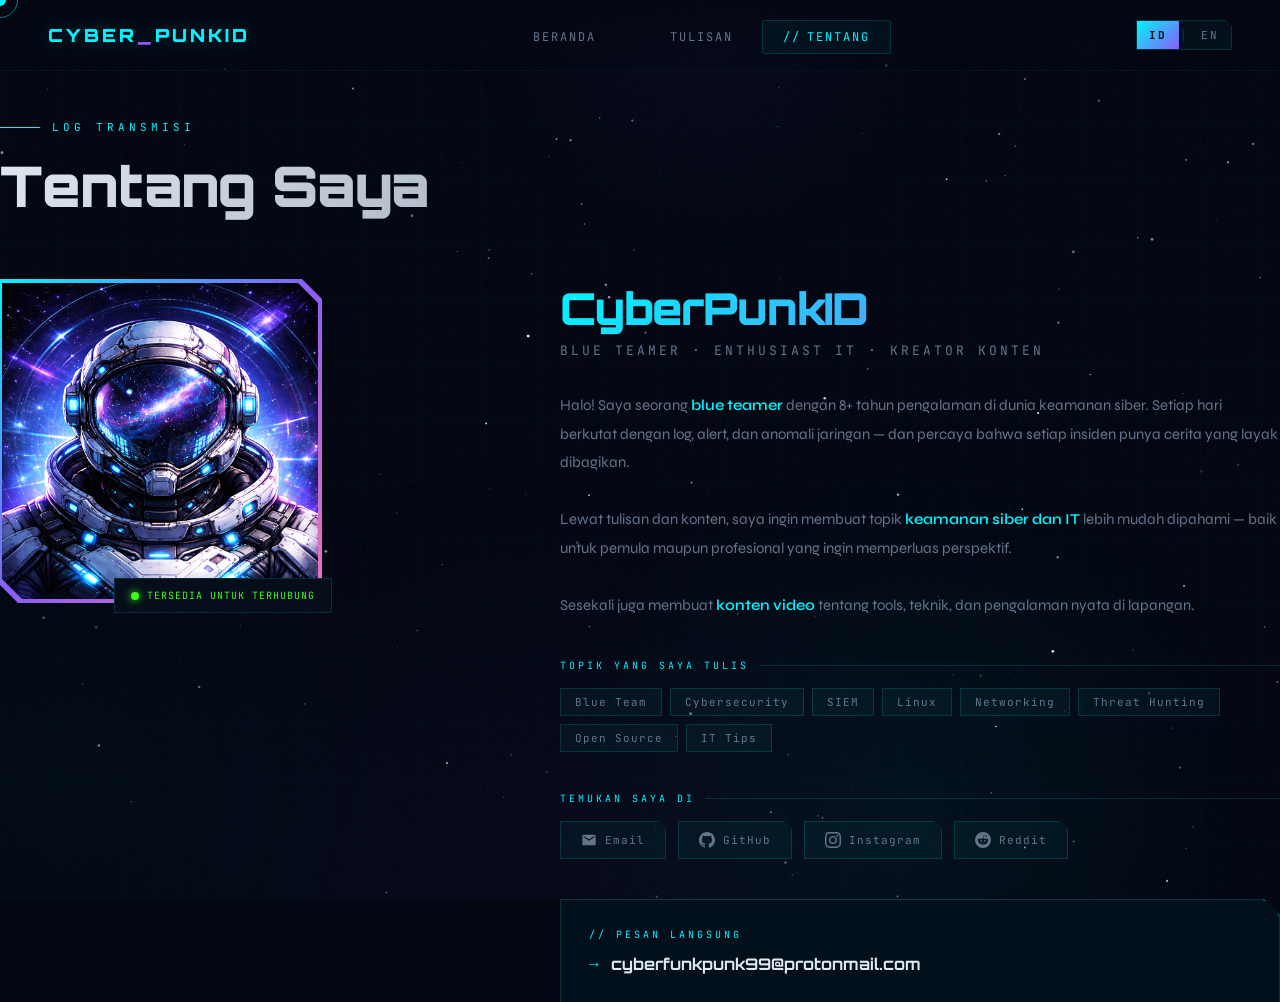
==== commit 60d24f41: "newd_" ====
--- a/about.html
+++ b/about.html
@@ -1,105 +1,123 @@
 <!DOCTYPE html>
-<html lang="en">
+<html lang="id">
+<head>
+<meta charset="UTF-8">
+<meta name="viewport" content="width=device-width, initial-scale=1.0">
+<title>Tentang — CyberpunkID</title>
+<meta name="description" content="CyberpunkID — Blue teamer dengan 8+ tahun pengalaman di dunia keamanan siber.">
+<meta property="og:title" content="Tentang — CyberpunkID">
+<meta property="og:type" content="profile">
+<link rel="preconnect" href="https://fonts.googleapis.com">
+<link href="https://fonts.googleapis.com/css2?family=Orbitron:wght@400;700;900&family=Syne:wght@400;600;800&family=JetBrains+Mono:wght@300;400&display=swap" rel="stylesheet">
+<link rel="stylesheet" href="assets/css/style.css">
+<style>
+  #about { display: block !important; min-height: 100vh; padding-top: 120px; }
+</style>
+</head>
+<body>
 
-<head>
-  <meta charset="UTF-8">
-  <meta content="IE=edge" http-equiv="X-UA-Compatible">
-  <meta content="width=device-width,initial-scale=1" name="viewport">
-  <meta content="description" name="description">
-  <meta name="google" content="notranslate" />
-  <meta content="Mashup templates have been developped by Orson.io team" name="author">
+<div class="cursor" id="cursor"></div>
+<div class="cursor-ring" id="cursor-ring"></div>
+<canvas id="starfield"></canvas>
+<div class="grid-overlay"></div>
+<div class="scanline"></div>
 
-  <!-- Disable tap highlight on IE -->
-  <meta name="msapplication-tap-highlight" content="no">
-  
-  <link rel="apple-touch-icon" sizes="180x180" href="./assets/apple-icon-180x180.png">
-  <link href="./assets/favicon.ico" rel="icon">
+<!-- NAV -->
+<nav>
+  <div class="nav-logo">
+    <a href="index.html" style="text-decoration:none;color:inherit" class="nav-logo-text">
+      Cyber<span>_</span>PunkID
+    </a>
+  </div>
+  <ul class="nav-links">
+    <li><a href="index.html" data-page="index.html"><span data-i18n="nav_home">Beranda</span></a></li>
+    <li><a href="works.html" data-page="works.html"><span data-i18n="nav_works">Tulisan</span></a></li>
+    <li><a href="about.html" data-page="about.html" class="active"><span data-i18n="nav_about">Tentang</span></a></li>
+  </ul>
+  <button class="lang-toggle" onclick="toggleLang()" aria-label="Ganti bahasa">
+    <span data-lang="id" class="lang-active">ID</span>
+    <span class="lang-sep">|</span>
+    <span data-lang="en">EN</span>
+  </button>
+</nav>
 
-  <title>About</title>  
+<!-- ABOUT — semua teks diisi dari content.js -->
+<section id="about">
+  <div class="section-header">
+    <div class="section-tag" data-i18n="about_tag">Log Transmisi</div>
+    <h2 class="section-title" data-i18n="about_title">Tentang Saya</h2>
+  </div>
 
-<link href="./main.3f6952e4.css" rel="stylesheet"></head>
+  <div class="about-layout">
+    <div class="about-avatar-wrap">
+      <div class="avatar-frame">
+        <div class="avatar-border"></div>
+        <div class="avatar-inner">
+          <!--
+            CARA PASANG FOTO:
+            1. Simpan foto di assets/img/photo.jpg
+            2. Hapus div.avatar-placeholder di bawah
+            3. Uncomment baris img di bawah ini:
+            <img src="assets/img/photo.jpg" alt="CyberpunkID"
+                 style="width:100%;height:100%;object-fit:cover">
+          -->
+          <!-- <div class="avatar-placeholder">
+            <div class="avatar-icon">👤</div>
+            <div class="avatar-hint">Taruh foto di assets/img/photo.jpg</div>
+          </div> -->
+			<img src="assets/img/photo.jpg" alt="CyberpunkID"
+                 style="width:100%;height:100%;object-fit:cover">
+        </div>
+      </div>
+      <div class="status-badge">
+        <div class="status-dot"></div>
+        <span class="status-text" data-i18n="status_txt">Tersedia untuk Terhubung</span>
+      </div>
+    </div>
 
-<body class="">
-<div id="site-border-left"></div>
-<div id="site-border-right"></div>
-<div id="site-border-top"></div>
-<div id="site-border-bottom"></div>
- <!-- Add your content of header -->
-<header>
-  <nav class="navbar  navbar-fixed-top navbar-default">
-    <div class="container">
-        <button type="button" class="navbar-toggle collapsed" data-toggle="collapse" data-target="#navbar-collapse" aria-expanded="false">
-          <span class="sr-only">Toggle navigation</span>
-          <span class="icon-bar"></span>
-          <span class="icon-bar"></span>
-          <span class="icon-bar"></span>
-        </button>
+    <div class="about-content">
+      <h3 class="about-name" data-i18n="about_name">CyberPunkID</h3>
+      <div class="about-role" data-i18n="about_role">Blue Teamer · Enthusiast IT · Kreator Konten</div>
+      <p class="about-bio" data-i18n="about_bio"></p>
 
-      <div class="collapse navbar-collapse" id="navbar-collapse">
-        <ul class="nav navbar-nav ">
-          <li><a href="./index.html" title="">01 : Home</a></li>
-          <li><a href="./works.html" title="">02 : Works</a></li>
-          <li><a href="./about.html" title="">03 : About me</a></li>
-        </ul>
+      <div class="skills-section">
+        <div class="skills-label" data-i18n="skills_label">Topik yang Saya Tulis</div>
+        <!-- Skill tags dirender otomatis dari content.js -->
+        <div class="skills-tags"></div>
+      </div>
 
+      <div class="skills-label" data-i18n="social_label" style="margin-bottom:16px">Temukan Saya Di</div>
+      <div class="social-links">
+        <!-- Link diisi otomatis dari content.js via data-social -->
+        <a data-social="email" class="social-link">
+          <svg viewBox="0 0 24 24"><path d="M20 4H4c-1.1 0-2 .9-2 2v12c0 1.1.9 2 2 2h16c1.1 0 2-.9 2-2V6c0-1.1-.9-2-2-2zm0 4l-8 5-8-5V6l8 5 8-5v2z"/></svg>
+          Email
+        </a>
+        <a data-social="github" target="_blank" class="social-link">
+          <svg viewBox="0 0 24 24"><path d="M12 0C5.37 0 0 5.37 0 12c0 5.3 3.438 9.8 8.205 11.385.6.113.82-.258.82-.577 0-.285-.01-1.04-.015-2.04-3.338.724-4.042-1.61-4.042-1.61C4.422 18.07 3.633 17.7 3.633 17.7c-1.087-.744.084-.729.084-.729 1.205.084 1.838 1.236 1.838 1.236 1.07 1.835 2.809 1.305 3.495.998.108-.776.417-1.305.76-1.605-2.665-.3-5.466-1.332-5.466-5.93 0-1.31.465-2.38 1.235-3.22-.135-.303-.54-1.523.105-3.176 0 0 1.005-.322 3.3 1.23.96-.267 1.98-.399 3-.405 1.02.006 2.04.138 3 .405 2.28-1.552 3.285-1.23 3.285-1.23.645 1.653.24 2.873.12 3.176.765.84 1.23 1.91 1.23 3.22 0 4.61-2.805 5.625-5.475 5.92.42.36.81 1.096.81 2.22 0 1.605-.015 2.896-.015 3.286 0 .315.21.69.825.57C20.565 21.795 24 17.295 24 12c0-6.63-5.37-12-12-12"/></svg>
+          GitHub
+        </a>
+        <a data-social="instagram" target="_blank" class="social-link">
+          <svg viewBox="0 0 24 24"><path d="M12 2.163c3.204 0 3.584.012 4.85.07 3.252.148 4.771 1.691 4.919 4.919.058 1.265.069 1.645.069 4.849 0 3.205-.012 3.584-.069 4.849-.149 3.225-1.664 4.771-4.919 4.919-1.266.058-1.644.07-4.85.07-3.204 0-3.584-.012-4.849-.07-3.26-.149-4.771-1.699-4.919-4.92-.058-1.265-.07-1.644-.07-4.849 0-3.204.013-3.583.07-4.849.149-3.227 1.664-4.771 4.919-4.919 1.266-.057 1.645-.069 4.849-.069zm0-2.163c-3.259 0-3.667.014-4.947.072-4.358.2-6.78 2.618-6.98 6.98-.059 1.281-.073 1.689-.073 4.948 0 3.259.014 3.668.072 4.948.2 4.358 2.618 6.78 6.98 6.98 1.281.058 1.689.072 4.948.072 3.259 0 3.668-.014 4.948-.072 4.354-.2 6.782-2.618 6.979-6.98.059-1.28.073-1.689.073-4.948 0-3.259-.014-3.667-.072-4.947-.196-4.354-2.617-6.78-6.979-6.98-1.281-.059-1.69-.073-4.949-.073zm0 5.838c-3.403 0-6.162 2.759-6.162 6.162s2.759 6.163 6.162 6.163 6.162-2.759 6.162-6.163c0-3.403-2.759-6.162-6.162-6.162zm0 10.162c-2.209 0-4-1.79-4-4 0-2.209 1.791-4 4-4s4 1.791 4 4c0 2.21-1.791 4-4 4zm6.406-11.845c-.796 0-1.441.645-1.441 1.44s.645 1.44 1.441 1.44c.795 0 1.439-.645 1.439-1.44s-.644-1.44-1.439-1.44z"/></svg>
+          Instagram
+        </a>
+        <a data-social="reddit" target="_blank" class="social-link">
+          <svg viewBox="0 0 24 24"><path d="M12 0A12 12 0 0 0 0 12a12 12 0 0 0 12 12 12 12 0 0 0 12-12A12 12 0 0 0 12 0zm5.01 4.744c.688 0 1.25.561 1.25 1.249a1.25 1.25 0 0 1-2.498.056l-2.597-.547-.8 3.747c1.824.07 3.48.632 4.674 1.488.308-.309.73-.491 1.207-.491.968 0 1.754.786 1.754 1.754 0 .716-.435 1.333-1.01 1.614a3.111 3.111 0 0 1 .042.52c0 2.694-3.13 4.87-7.004 4.87-3.874 0-7.004-2.176-7.004-4.87 0-.183.015-.366.043-.534A1.748 1.748 0 0 1 4.028 12c0-.968.786-1.754 1.754-1.754.463 0 .898.196 1.207.49 1.207-.883 2.878-1.43 4.744-1.487l.885-4.182a.342.342 0 0 1 .14-.197.35.35 0 0 1 .238-.042l2.906.617a1.214 1.214 0 0 1 1.108-.701zM9.25 12C8.561 12 8 12.562 8 13.25c0 .687.561 1.248 1.25 1.248.687 0 1.248-.561 1.248-1.249 0-.688-.561-1.249-1.249-1.249zm5.5 0c-.687 0-1.248.561-1.248 1.25 0 .687.561 1.248 1.249 1.248.688 0 1.249-.561 1.249-1.249 0-.687-.562-1.249-1.25-1.249zm-5.466 3.99a.327.327 0 0 0-.231.094.33.33 0 0 0 0 .463c.842.842 2.484.913 2.961.913.477 0 2.105-.056 2.961-.913a.361.361 0 0 0 .029-.463.33.33 0 0 0-.464 0c-.547.533-1.684.73-2.512.73-.828 0-1.979-.196-2.512-.73a.326.326 0 0 0-.232-.095z"/></svg>
+          Reddit
+        </a>
+      </div>
 
-      </div> 
-    </div>
-  </nav>
-</header>
-
-<div class="section-container">
-    <div class="container">
-      <div class="row">
-        <div class="col-xs-12">
-          <div class="section-container-spacer text-center">
-            <h1 class="h2">./About me</h1>
-          </div>
-          
-          <div class="row">
-            <div class="col-md-10 col-md-offset-1">
-              <div class="row">
-                <div class="col-xs-12 col-md-6">
-                  <h3>...</h3>
-                  <p>I am a passionate cybersecurity expert with a robust academic foundation and extensive professional experience.
-                    Holding a Bachelor's degree in Informatics Engineering, I bring over five years of experience in an IT security company.
-                    My expertise encompasses security awareness, policy development, monitoring and analysis, data protection, and incident response.
-                    I am adept with various security tools and technologies, continually updating my skills to stay current with the latest cybersecurity advancements.
-
-                    Throughout my career, I have spearheaded numerous cybersecurity initiatives, safeguarding critical data and systems for diverse organizations.
-                    I hold several industry-recognized certifications that underscore my expertise and commitment to the field.
-                    My dedication to cybersecurity drives me to ensure the safety and integrity of digital assets in our increasingly interconnected world.
-                    Combining theoretical knowledge with hands-on experience, I am committed to delivering innovative solutions to complex security challenges.</p>
-                </div>
-                <div class="col-xs-12 col-md-6">
-                  <img src="./assets/images/profil2.jpg" class="img-responsive" alt="">
-                </div>
-              </div>
-            </div>
-          </div>
-          
-          
-       </div>
+      <div class="contact-section">
+        <div class="card-corner"></div>
+        <div class="contact-label" data-i18n="contact_label">// Pesan Langsung</div>
+        <!-- Email diisi otomatis dari content.js -->
+        <div class="contact-email contact-email-text"></div>
       </div>
     </div>
   </div>
+</section>
 
-
-<footer class="footer-container text-center">
-  <div class="container">
-    <div class="row">
-      <div class="col-xs-12">
-        <p>© CYBERPUNK 2024
-      </div>
-    </div>
-  </div>
-</footer>
-
-<script>
-  document.addEventListener("DOMContentLoaded", function (event) {
-     navActivePage();
-  });
-</script>
-<script type="text/javascript" src="./main.70a66962.js"></script></body>
-
-</html>+<script src="assets/js/content.js"></script>
+<script src="assets/js/main.js"></script>
+</body>
+</html>
--- a/assets/css/style.css
+++ b/assets/css/style.css
@@ -0,0 +1,975 @@
+/* ============================================================
+   CyberPunkID — Global Stylesheet
+   Digunakan oleh: index.html, works.html, about.html
+   dan semua halaman artikel di articles/
+   ============================================================ */
+
+:root {
+    --bg: #030712;
+    --bg2: #050d1a;
+    --cyan: #00f5ff;
+    --cyan-dim: #00b4cc;
+    --purple: #8b5cf6;
+    --pink: #f472b6;
+    --green: #39ff14;
+    --text: #e2e8f0;
+    --text-dim: #64748b;
+    --card: rgba(0,245,255,0.04);
+    --border: rgba(0,245,255,0.15);
+    --glow: 0 0 20px rgba(0,245,255,0.3);
+  }
+
+  * { margin: 0; padding: 0; box-sizing: border-box; }
+
+  html { scroll-behavior: smooth; }
+
+  body {
+    background: var(--bg);
+    color: var(--text);
+    font-family: 'Syne', sans-serif;
+    min-height: 100vh;
+    overflow-x: hidden;
+    cursor: none;
+  }
+
+  /* CUSTOM CURSOR */
+  .cursor {
+    width: 12px; height: 12px;
+    background: var(--cyan);
+    border-radius: 50%;
+    position: fixed;
+    pointer-events: none;
+    z-index: 9999;
+    transform: translate(-50%,-50%);
+    transition: transform 0.1s, width 0.2s, height 0.2s, opacity 0.2s;
+    mix-blend-mode: screen;
+  }
+  .cursor-ring {
+    width: 36px; height: 36px;
+    border: 1px solid rgba(0,245,255,0.5);
+    border-radius: 50%;
+    position: fixed;
+    pointer-events: none;
+    z-index: 9998;
+    transform: translate(-50%,-50%);
+    transition: all 0.15s ease;
+  }
+  body:hover .cursor { opacity: 1; }
+
+  /* STARS CANVAS */
+  #starfield {
+    position: fixed;
+    top: 0; left: 0;
+    width: 100%; height: 100%;
+    z-index: 0;
+    pointer-events: none;
+  }
+
+  /* NAV */
+  nav {
+    position: fixed;
+    top: 0; left: 0; right: 0;
+    z-index: 100;
+    padding: 20px 48px;
+    display: flex;
+    justify-content: space-between;
+    align-items: center;
+    background: linear-gradient(to bottom, rgba(3,7,18,0.95), transparent);
+    backdrop-filter: blur(10px);
+    border-bottom: 1px solid rgba(0,245,255,0.05);
+  }
+
+  .nav-logo {
+    font-family: 'Orbitron', monospace;
+    font-size: 18px;
+    font-weight: 900;
+    color: var(--cyan);
+    text-shadow: var(--glow);
+    letter-spacing: 3px;
+    text-transform: uppercase;
+  }
+  .nav-logo span { color: var(--purple); }
+
+  .nav-links {
+    display: flex;
+    gap: 8px;
+    list-style: none;
+  }
+
+  .nav-links a {
+    font-family: 'JetBrains Mono', monospace;
+    font-size: 12px;
+    color: var(--text-dim);
+    text-decoration: none;
+    padding: 8px 20px;
+    border: 1px solid transparent;
+    border-radius: 2px;
+    letter-spacing: 2px;
+    text-transform: uppercase;
+    transition: all 0.3s;
+    position: relative;
+  }
+  .nav-links a::before {
+    content: '//';
+    color: var(--cyan);
+    margin-right: 6px;
+    opacity: 0;
+    transition: opacity 0.3s;
+  }
+  .nav-links a:hover, .nav-links a.active {
+    color: var(--cyan);
+    border-color: var(--border);
+    background: var(--card);
+    text-shadow: var(--glow);
+  }
+  .nav-links a:hover::before, .nav-links a.active::before {
+    opacity: 1;
+  }
+
+  /* SECTIONS */
+  .section {
+    position: relative;
+    z-index: 1;
+    min-height: 100vh;
+    display: none;
+    padding: 100px 48px 60px;
+  }
+  .section.active { display: block; }
+
+  /* ===== HOME ===== */
+  #home {
+    display: flex;
+    flex-direction: column;
+    justify-content: center;
+    align-items: flex-start;
+    min-height: 100vh;
+    padding-top: 120px;
+  }
+  #home.active { display: flex; }
+
+  .home-eyebrow {
+    font-family: 'JetBrains Mono', monospace;
+    font-size: 11px;
+    color: var(--cyan);
+    letter-spacing: 4px;
+    text-transform: uppercase;
+    margin-bottom: 20px;
+    display: flex;
+    align-items: center;
+    gap: 12px;
+    animation: fadeInUp 0.6s ease both;
+  }
+  .home-eyebrow::before {
+    content: '';
+    width: 40px; height: 1px;
+    background: var(--cyan);
+    box-shadow: var(--glow);
+  }
+
+  .home-title {
+    font-family: 'Orbitron', monospace;
+    font-size: clamp(48px, 8vw, 100px);
+    font-weight: 900;
+    line-height: 0.95;
+    letter-spacing: -2px;
+    margin-bottom: 12px;
+    animation: fadeInUp 0.7s ease 0.1s both;
+  }
+  .home-title .name-line {
+    display: block;
+    background: linear-gradient(135deg, var(--cyan) 0%, var(--purple) 50%, var(--pink) 100%);
+    -webkit-background-clip: text;
+    -webkit-text-fill-color: transparent;
+    background-clip: text;
+    filter: drop-shadow(0 0 30px rgba(0,245,255,0.4));
+  }
+  .home-title .role-line {
+    display: block;
+    color: transparent;
+    -webkit-text-stroke: 1px rgba(139,92,246,0.6);
+    font-size: 0.55em;
+    letter-spacing: 6px;
+    margin-top: 8px;
+  }
+
+  .home-desc {
+    max-width: 520px;
+    color: var(--text-dim);
+    font-size: 15px;
+    line-height: 1.8;
+    margin: 32px 0 48px;
+    animation: fadeInUp 0.7s ease 0.2s both;
+    border-left: 2px solid var(--purple);
+    padding-left: 20px;
+  }
+
+  .home-cta {
+    display: flex;
+    gap: 16px;
+    animation: fadeInUp 0.7s ease 0.3s both;
+  }
+
+  .btn-primary {
+    font-family: 'JetBrains Mono', monospace;
+    font-size: 12px;
+    letter-spacing: 2px;
+    text-transform: uppercase;
+    padding: 14px 32px;
+    background: linear-gradient(135deg, var(--cyan), var(--purple));
+    color: var(--bg);
+    border: none;
+    clip-path: polygon(0 0, calc(100% - 12px) 0, 100% 12px, 100% 100%, 12px 100%, 0 calc(100% - 12px));
+    cursor: none;
+    text-decoration: none;
+    font-weight: 700;
+    transition: all 0.3s;
+    position: relative;
+  }
+  .btn-primary:hover {
+    filter: brightness(1.2) drop-shadow(0 0 15px rgba(0,245,255,0.5));
+    transform: translateY(-2px);
+  }
+
+  .btn-secondary {
+    font-family: 'JetBrains Mono', monospace;
+    font-size: 12px;
+    letter-spacing: 2px;
+    text-transform: uppercase;
+    padding: 13px 32px;
+    background: transparent;
+    color: var(--cyan);
+    border: 1px solid var(--border);
+    clip-path: polygon(0 0, calc(100% - 12px) 0, 100% 12px, 100% 100%, 12px 100%, 0 calc(100% - 12px));
+    cursor: none;
+    text-decoration: none;
+    transition: all 0.3s;
+  }
+  .btn-secondary:hover {
+    background: var(--card);
+    border-color: var(--cyan);
+    box-shadow: var(--glow);
+  }
+
+  /* FLOATING PLANET */
+  .planet-container {
+    position: absolute;
+    right: 8%;
+    top: 50%;
+    transform: translateY(-50%);
+    width: clamp(280px, 30vw, 440px);
+    height: clamp(280px, 30vw, 440px);
+    animation: float 6s ease-in-out infinite;
+    pointer-events: none;
+  }
+  .planet {
+    width: 100%;
+    height: 100%;
+    border-radius: 50%;
+    background: radial-gradient(circle at 35% 35%,
+      #2d1b69 0%,
+      #0f0c29 40%,
+      #070312 70%,
+      #030712 100%
+    );
+    box-shadow:
+      inset -40px -40px 80px rgba(0,0,0,0.8),
+      0 0 60px rgba(139,92,246,0.3),
+      0 0 120px rgba(0,245,255,0.1);
+    position: relative;
+    overflow: hidden;
+  }
+  .planet::before {
+    content: '';
+    position: absolute;
+    top: 15%; left: 20%;
+    width: 60%; height: 30%;
+    background: linear-gradient(135deg, rgba(0,245,255,0.08), transparent);
+    border-radius: 50%;
+    transform: rotate(-20deg);
+  }
+  .planet-ring {
+    position: absolute;
+    top: 50%; left: 50%;
+    transform: translate(-50%,-50%) rotateX(70deg);
+    width: 160%; height: 160%;
+    border-radius: 50%;
+    border: 12px solid transparent;
+    border-top-color: rgba(0,245,255,0.2);
+    border-bottom-color: rgba(139,92,246,0.3);
+    box-shadow:
+      0 0 20px rgba(0,245,255,0.1),
+      0 0 40px rgba(139,92,246,0.1);
+  }
+  .planet-ring2 {
+    position: absolute;
+    top: 50%; left: 50%;
+    transform: translate(-50%,-50%) rotateX(70deg);
+    width: 130%; height: 130%;
+    border-radius: 50%;
+    border: 4px solid rgba(244,114,182,0.15);
+  }
+
+  .home-stats {
+    position: absolute;
+    bottom: 60px;
+    left: 48px;
+    display: flex;
+    gap: 48px;
+    animation: fadeInUp 0.7s ease 0.4s both;
+  }
+  .stat-item {
+    display: flex;
+    flex-direction: column;
+    gap: 4px;
+  }
+  .stat-num {
+    font-family: 'Orbitron', monospace;
+    font-size: 28px;
+    font-weight: 700;
+    color: var(--cyan);
+    text-shadow: var(--glow);
+  }
+  .stat-label {
+    font-family: 'JetBrains Mono', monospace;
+    font-size: 10px;
+    color: var(--text-dim);
+    letter-spacing: 2px;
+    text-transform: uppercase;
+  }
+
+  /* SOCIAL STATS */
+  .stat-social {
+    text-decoration: none;
+    cursor: none;
+    transition: all 0.3s;
+  }
+  .stat-social:hover .stat-icon {
+    color: var(--cyan);
+    filter: drop-shadow(0 0 8px rgba(0,245,255,0.6));
+    transform: translateY(-3px);
+  }
+  .stat-social:hover .stat-label {
+    color: var(--cyan);
+  }
+  .stat-icon {
+    display: flex;
+    align-items: center;
+    justify-content: center;
+    color: var(--text-dim);
+    transition: all 0.3s;
+    margin-bottom: 2px;
+  }
+  .stat-icon svg {
+    width: 28px;
+    height: 28px;
+  }
+
+  /* GRID OVERLAY */
+  .grid-overlay {
+    position: fixed;
+    inset: 0;
+    z-index: 0;
+    pointer-events: none;
+    background-image:
+      linear-gradient(rgba(0,245,255,0.02) 1px, transparent 1px),
+      linear-gradient(90deg, rgba(0,245,255,0.02) 1px, transparent 1px);
+    background-size: 60px 60px;
+  }
+
+  /* SCANLINE */
+  .scanline {
+    position: fixed;
+    top: -100%;
+    left: 0;
+    width: 100%;
+    height: 100%;
+    background: linear-gradient(
+      to bottom,
+      transparent 50%,
+      rgba(0,245,255,0.015) 50%
+    );
+    background-size: 100% 4px;
+    pointer-events: none;
+    z-index: 200;
+    animation: scanlineAnim 8s linear infinite;
+    opacity: 0.4;
+  }
+
+  /* ===== WORKS ===== */
+  #works { padding-top: 120px; }
+
+  .section-header {
+    margin-bottom: 60px;
+  }
+  .section-tag {
+    font-family: 'JetBrains Mono', monospace;
+    font-size: 11px;
+    color: var(--cyan);
+    letter-spacing: 4px;
+    text-transform: uppercase;
+    display: flex;
+    align-items: center;
+    gap: 12px;
+    margin-bottom: 16px;
+  }
+  .section-tag::before {
+    content: '';
+    width: 40px; height: 1px;
+    background: var(--cyan);
+  }
+  .section-title {
+    font-family: 'Orbitron', monospace;
+    font-size: clamp(32px, 5vw, 56px);
+    font-weight: 900;
+    letter-spacing: -1px;
+    background: linear-gradient(135deg, var(--text) 0%, var(--text-dim) 100%);
+    -webkit-background-clip: text;
+    -webkit-text-fill-color: transparent;
+    background-clip: text;
+  }
+
+  .filter-bar {
+    display: flex;
+    gap: 8px;
+    margin-bottom: 40px;
+    flex-wrap: wrap;
+  }
+  .filter-btn {
+    font-family: 'JetBrains Mono', monospace;
+    font-size: 11px;
+    letter-spacing: 1px;
+    padding: 8px 18px;
+    background: transparent;
+    border: 1px solid var(--border);
+    color: var(--text-dim);
+    cursor: none;
+    transition: all 0.3s;
+    text-transform: uppercase;
+  }
+  .filter-btn.active, .filter-btn:hover {
+    border-color: var(--cyan);
+    color: var(--cyan);
+    background: var(--card);
+    box-shadow: var(--glow);
+  }
+
+  .works-grid {
+    display: grid;
+    grid-template-columns: repeat(auto-fill, minmax(300px, 1fr));
+    gap: 24px;
+  }
+
+  .work-card {
+    background: var(--card);
+    border: 1px solid var(--border);
+    padding: 28px;
+    position: relative;
+    cursor: none;
+    overflow: hidden;
+    transition: all 0.4s;
+    clip-path: polygon(0 0, calc(100% - 16px) 0, 100% 16px, 100% 100%, 0 100%);
+  }
+  .work-card::before {
+    content: '';
+    position: absolute;
+    top: 0; left: 0; right: 0;
+    height: 1px;
+    background: linear-gradient(90deg, transparent, var(--cyan), transparent);
+    transform: scaleX(0);
+    transition: transform 0.4s;
+  }
+  .work-card:hover {
+    border-color: rgba(0,245,255,0.4);
+    background: rgba(0,245,255,0.06);
+    transform: translateY(-4px);
+    box-shadow: 0 20px 40px rgba(0,0,0,0.4), 0 0 30px rgba(0,245,255,0.1);
+  }
+  .work-card:hover::before { transform: scaleX(1); }
+
+  .card-corner {
+    position: absolute;
+    top: 0; right: 0;
+    width: 16px; height: 16px;
+    border-top: 1px solid var(--cyan);
+    border-right: 1px solid var(--cyan);
+    opacity: 0.6;
+  }
+
+  .card-category {
+    font-family: 'JetBrains Mono', monospace;
+    font-size: 10px;
+    letter-spacing: 2px;
+    color: var(--cyan);
+    text-transform: uppercase;
+    margin-bottom: 14px;
+    display: flex;
+    align-items: center;
+    gap: 8px;
+  }
+  .card-category::before {
+    content: '▸';
+    color: var(--purple);
+  }
+
+  .card-title {
+    font-family: 'Syne', sans-serif;
+    font-size: 18px;
+    font-weight: 800;
+    color: var(--text);
+    margin-bottom: 12px;
+    line-height: 1.3;
+  }
+
+  .card-excerpt {
+    font-size: 13px;
+    color: var(--text-dim);
+    line-height: 1.7;
+    margin-bottom: 20px;
+  }
+
+  .card-meta {
+    display: flex;
+    justify-content: space-between;
+    align-items: center;
+  }
+  .card-date {
+    font-family: 'JetBrains Mono', monospace;
+    font-size: 10px;
+    color: var(--text-dim);
+    letter-spacing: 1px;
+  }
+  .card-read {
+    font-family: 'JetBrains Mono', monospace;
+    font-size: 10px;
+    color: var(--cyan);
+    letter-spacing: 1px;
+    text-decoration: none;
+    display: flex;
+    align-items: center;
+    gap: 6px;
+    transition: gap 0.3s;
+  }
+  .work-card:hover .card-read { gap: 10px; }
+
+  .featured-card {
+    grid-column: 1 / -1;
+    display: grid;
+    grid-template-columns: 1fr 1fr;
+    gap: 32px;
+    align-items: center;
+  }
+  .featured-badge {
+    position: absolute;
+    top: 20px; right: 36px;
+    font-family: 'JetBrains Mono', monospace;
+    font-size: 9px;
+    letter-spacing: 2px;
+    color: var(--bg);
+    background: linear-gradient(135deg, var(--cyan), var(--purple));
+    padding: 4px 12px;
+    text-transform: uppercase;
+  }
+  .featured-visual {
+    height: 180px;
+    background: linear-gradient(135deg, rgba(0,245,255,0.05), rgba(139,92,246,0.1));
+    border: 1px solid var(--border);
+    display: flex;
+    align-items: center;
+    justify-content: center;
+    position: relative;
+    overflow: hidden;
+  }
+  .featured-visual svg { opacity: 0.4; }
+
+  /* ===== ABOUT ===== */
+  #about { padding-top: 120px; }
+
+  .about-layout {
+    display: grid;
+    grid-template-columns: 1fr 1.5fr;
+    gap: 80px;
+    align-items: start;
+  }
+
+  .about-avatar-wrap {
+    position: relative;
+    display: inline-flex;
+    flex-direction: column;
+    align-items: flex-start;
+    max-width: 320px;
+    width: 100%;
+  }
+  .avatar-frame {
+    width: 100%;
+    aspect-ratio: 1;
+    max-width: 320px;
+    position: relative;
+  }
+  .avatar-border {
+    position: absolute;
+    inset: -2px;
+    background: linear-gradient(135deg, var(--cyan), var(--purple), var(--pink));
+    clip-path: polygon(0 0, calc(100% - 20px) 0, 100% 20px, 100% 100%, 20px 100%, 0 calc(100% - 20px));
+    z-index: 0;
+  }
+  .avatar-inner {
+    position: absolute;
+    inset: 2px;
+    background: linear-gradient(135deg, #0d0d1a, #1a0d2e);
+    clip-path: polygon(0 0, calc(100% - 20px) 0, 100% 20px, 100% 100%, 20px 100%, 0 calc(100% - 20px));
+    display: flex;
+    align-items: center;
+    justify-content: center;
+    overflow: hidden;
+    z-index: 1;
+  }
+  .avatar-placeholder {
+    width: 100%;
+    height: 100%;
+    display: flex;
+    flex-direction: column;
+    align-items: center;
+    justify-content: center;
+    gap: 12px;
+    color: var(--text-dim);
+  }
+  .avatar-icon {
+    width: 80px; height: 80px;
+    border-radius: 50%;
+    background: linear-gradient(135deg, rgba(0,245,255,0.1), rgba(139,92,246,0.2));
+    border: 2px solid var(--border);
+    display: flex;
+    align-items: center;
+    justify-content: center;
+    font-size: 36px;
+  }
+  .avatar-hint {
+    font-family: 'JetBrains Mono', monospace;
+    font-size: 10px;
+    letter-spacing: 1px;
+    color: var(--text-dim);
+    text-align: center;
+    padding: 0 20px;
+  }
+
+  .status-badge {
+    position: absolute;
+    bottom: -12px;
+    right: -12px;
+    background: var(--bg2);
+    border: 1px solid var(--border);
+    padding: 10px 16px;
+    display: flex;
+    align-items: center;
+    gap: 8px;
+    z-index: 2;
+    white-space: nowrap;
+  }
+  .status-dot {
+    width: 8px; height: 8px;
+    border-radius: 50%;
+    background: var(--green);
+    box-shadow: 0 0 8px var(--green);
+    animation: pulse 2s ease-in-out infinite;
+  }
+  .status-text {
+    font-family: 'JetBrains Mono', monospace;
+    font-size: 10px;
+    color: var(--green);
+    letter-spacing: 1px;
+    text-transform: uppercase;
+  }
+
+  .about-content { }
+
+  .about-name {
+    font-family: 'Orbitron', monospace;
+    font-size: clamp(28px, 4vw, 44px);
+    font-weight: 900;
+    letter-spacing: -1px;
+    background: linear-gradient(135deg, var(--cyan), var(--purple));
+    -webkit-background-clip: text;
+    -webkit-text-fill-color: transparent;
+    background-clip: text;
+    margin-bottom: 6px;
+  }
+  .about-role {
+    font-family: 'JetBrains Mono', monospace;
+    font-size: 13px;
+    color: var(--text-dim);
+    letter-spacing: 3px;
+    text-transform: uppercase;
+    margin-bottom: 32px;
+  }
+
+  .about-bio {
+    color: var(--text-dim);
+    font-size: 15px;
+    line-height: 1.9;
+    margin-bottom: 40px;
+  }
+  .about-bio strong {
+    color: var(--cyan);
+    font-weight: 600;
+  }
+
+  .skills-section {
+    margin-bottom: 40px;
+  }
+  .skills-label {
+    font-family: 'JetBrains Mono', monospace;
+    font-size: 10px;
+    letter-spacing: 3px;
+    color: var(--cyan);
+    text-transform: uppercase;
+    margin-bottom: 16px;
+    display: flex;
+    align-items: center;
+    gap: 10px;
+  }
+  .skills-label::after {
+    content: '';
+    flex: 1;
+    height: 1px;
+    background: var(--border);
+  }
+  .skills-tags {
+    display: flex;
+    flex-wrap: wrap;
+    gap: 8px;
+  }
+  .skill-tag {
+    font-family: 'JetBrains Mono', monospace;
+    font-size: 11px;
+    letter-spacing: 1px;
+    padding: 6px 14px;
+    border: 1px solid var(--border);
+    color: var(--text-dim);
+    background: var(--card);
+    transition: all 0.3s;
+  }
+  .skill-tag:hover {
+    border-color: var(--cyan);
+    color: var(--cyan);
+    box-shadow: var(--glow);
+  }
+
+  .social-links {
+    display: flex;
+    gap: 12px;
+    flex-wrap: wrap;
+    margin-bottom: 40px;
+  }
+  .social-link {
+    display: flex;
+    align-items: center;
+    gap: 8px;
+    padding: 10px 20px;
+    border: 1px solid var(--border);
+    background: var(--card);
+    color: var(--text-dim);
+    text-decoration: none;
+    font-family: 'JetBrains Mono', monospace;
+    font-size: 11px;
+    letter-spacing: 1px;
+    transition: all 0.3s;
+    clip-path: polygon(0 0, calc(100% - 8px) 0, 100% 8px, 100% 100%, 0 100%);
+  }
+  .social-link:hover {
+    border-color: var(--cyan);
+    color: var(--cyan);
+    background: rgba(0,245,255,0.05);
+    box-shadow: var(--glow);
+    transform: translateX(4px);
+  }
+  .social-link svg {
+    width: 16px; height: 16px;
+    fill: currentColor;
+  }
+
+  .contact-section {
+    padding: 28px;
+    border: 1px solid var(--border);
+    background: var(--card);
+    position: relative;
+    clip-path: polygon(0 0, calc(100% - 16px) 0, 100% 16px, 100% 100%, 0 100%);
+  }
+  .contact-section .card-corner { opacity: 0.4; }
+  .contact-label {
+    font-family: 'JetBrains Mono', monospace;
+    font-size: 10px;
+    letter-spacing: 3px;
+    color: var(--cyan);
+    text-transform: uppercase;
+    margin-bottom: 12px;
+  }
+  .contact-email {
+    font-family: 'Orbitron', monospace;
+    font-size: 16px;
+    color: var(--text);
+    font-weight: 700;
+    display: flex;
+    align-items: center;
+    gap: 12px;
+  }
+  .contact-email::before {
+    content: '→';
+    color: var(--cyan);
+  }
+
+  /* ANIMATIONS */
+  @keyframes fadeInUp {
+    from { opacity: 0; transform: translateY(30px); }
+    to { opacity: 1; transform: translateY(0); }
+  }
+  @keyframes float {
+    0%, 100% { transform: translateY(-50%) rotate(0deg); }
+    50% { transform: translateY(calc(-50% - 20px)) rotate(3deg); }
+  }
+  @keyframes pulse {
+    0%, 100% { opacity: 1; }
+    50% { opacity: 0.4; }
+  }
+  @keyframes scanlineAnim {
+    0% { top: -100%; }
+    100% { top: 200%; }
+  }
+  @keyframes spin {
+    from { transform: translate(-50%,-50%) rotateX(70deg) rotateZ(0deg); }
+    to { transform: translate(-50%,-50%) rotateX(70deg) rotateZ(360deg); }
+  }
+
+  .planet-ring {
+    animation: spin 20s linear infinite;
+  }
+
+  /* SECTION ENTRY ANIMATION */
+  .section.active .section-header,
+  .section.active .works-grid,
+  .section.active .filter-bar,
+  .section.active .about-layout {
+    animation: fadeInUp 0.6s ease both;
+  }
+
+  /* RESPONSIVE */
+  @media (max-width: 768px) {
+    nav { padding: 14px 20px; }
+    .nav-logo { font-size: 14px; letter-spacing: 2px; }
+    .nav-links a { padding: 6px 10px; font-size: 10px; letter-spacing: 1px; }
+    .nav-links a::before { display: none; }
+
+    .section { padding: 90px 20px 80px; }
+
+    #home { padding-top: 100px; padding-bottom: 180px; }
+    .home-eyebrow { font-size: 9px; letter-spacing: 2px; flex-wrap: wrap; }
+    .home-desc { font-size: 13px; margin: 20px 0 32px; }
+    .home-cta { flex-direction: column; gap: 10px; }
+    .btn-primary, .btn-secondary { text-align: center; padding: 12px 24px; font-size: 11px; }
+
+    .planet-container { display: none; }
+
+    /* home-stats: dari absolute ke relative agar tidak overlap */
+    .home-stats {
+      position: relative;
+      bottom: auto; left: auto;
+      margin-top: 32px;
+      gap: 24px;
+      flex-wrap: wrap;
+    }
+    .stat-icon svg { width: 22px; height: 22px; }
+    .stat-label { font-size: 9px; }
+
+    .works-grid { grid-template-columns: 1fr; }
+    .featured-card { grid-template-columns: 1fr; }
+    .featured-visual { display: none; }
+    .featured-badge { right: 20px; }
+
+    .card-title { font-size: 15px; }
+    .card-excerpt { font-size: 12px; }
+    .card-date { font-size: 9px; }
+    .filter-btn { font-size: 10px; padding: 6px 12px; }
+
+    .about-layout { grid-template-columns: 1fr; gap: 48px; }
+    .about-avatar-wrap { max-width: 220px; width: 100%; margin-bottom: 20px; }
+    .avatar-frame { max-width: 220px; }
+    .about-name { font-size: 28px; }
+    .about-bio { font-size: 13px; }
+    .skill-tag { font-size: 10px; padding: 5px 10px; }
+    .social-link { font-size: 10px; padding: 8px 14px; }
+    .contact-email { font-size: 13px; word-break: break-all; }
+
+    .section-title { font-size: 28px; }
+  }
+
+  /* Sangat kecil (iPhone SE, 375px) */
+  @media (max-width: 390px) {
+    nav { padding: 12px 16px; }
+    .section { padding: 80px 16px 80px; }
+    .home-title { letter-spacing: -1px; }
+    .nav-links a { padding: 5px 8px; font-size: 9px; }
+    .home-stats { gap: 16px; }
+  }
+
+  /* Cursor fallback untuk non-touch device */
+  @media (hover: none) {
+    body { cursor: auto; }
+    .cursor, .cursor-ring { display: none; }
+    .btn-primary, .btn-secondary, .filter-btn { cursor: pointer; }
+    .work-card, .skill-tag, .social-link, .stat-social { cursor: pointer; }
+  }
+
+  /* TERMINAL TYPING */
+  .typing-text::after {
+    content: '|';
+    color: var(--cyan);
+    animation: pulse 0.8s ease-in-out infinite;
+  }
+
+  /* NOISE TEXTURE */
+  body::after {
+    content: '';
+    position: fixed;
+    inset: 0;
+    background-image: url("data:image/svg+xml,%3Csvg viewBox='0 0 200 200' xmlns='http://www.w3.org/2000/svg'%3E%3Cfilter id='noise'%3E%3CfeTurbulence type='fractalNoise' baseFrequency='0.9' numOctaves='4' stitchTiles='stitch'/%3E%3C/filter%3E%3Crect width='100%25' height='100%25' filter='url(%23noise)' opacity='0.04'/%3E%3C/svg%3E");
+    pointer-events: none;
+    z-index: 300;
+    opacity: 0.4;
+  }
+/* ── LANGUAGE TOGGLE ─────────────────────────────────────── */
+.lang-toggle {
+  font-family: 'JetBrains Mono', monospace;
+  font-size: 11px;
+  letter-spacing: 2px;
+  display: flex;
+  align-items: center;
+  gap: 0;
+  border: 1px solid var(--border);
+  background: var(--card);
+  cursor: none;
+  overflow: hidden;
+  clip-path: polygon(0 0, calc(100% - 6px) 0, 100% 6px, 100% 100%, 0 100%);
+  transition: border-color 0.3s;
+  margin-left: 8px;
+}
+.lang-toggle:hover { border-color: var(--cyan); }
+.lang-toggle span {
+  padding: 7px 12px;
+  color: var(--text-dim);
+  transition: all 0.25s;
+  user-select: none;
+}
+.lang-toggle span.lang-active {
+  background: linear-gradient(135deg, var(--cyan), var(--purple));
+  color: var(--bg);
+  font-weight: 700;
+}
+.lang-toggle .lang-sep {
+  color: var(--border);
+  padding: 0;
+  font-size: 14px;
+}
+
+@media (max-width: 768px) {
+  .lang-toggle { margin-left: 4px; }
+  .lang-toggle span { padding: 5px 8px; font-size: 10px; }
+}
